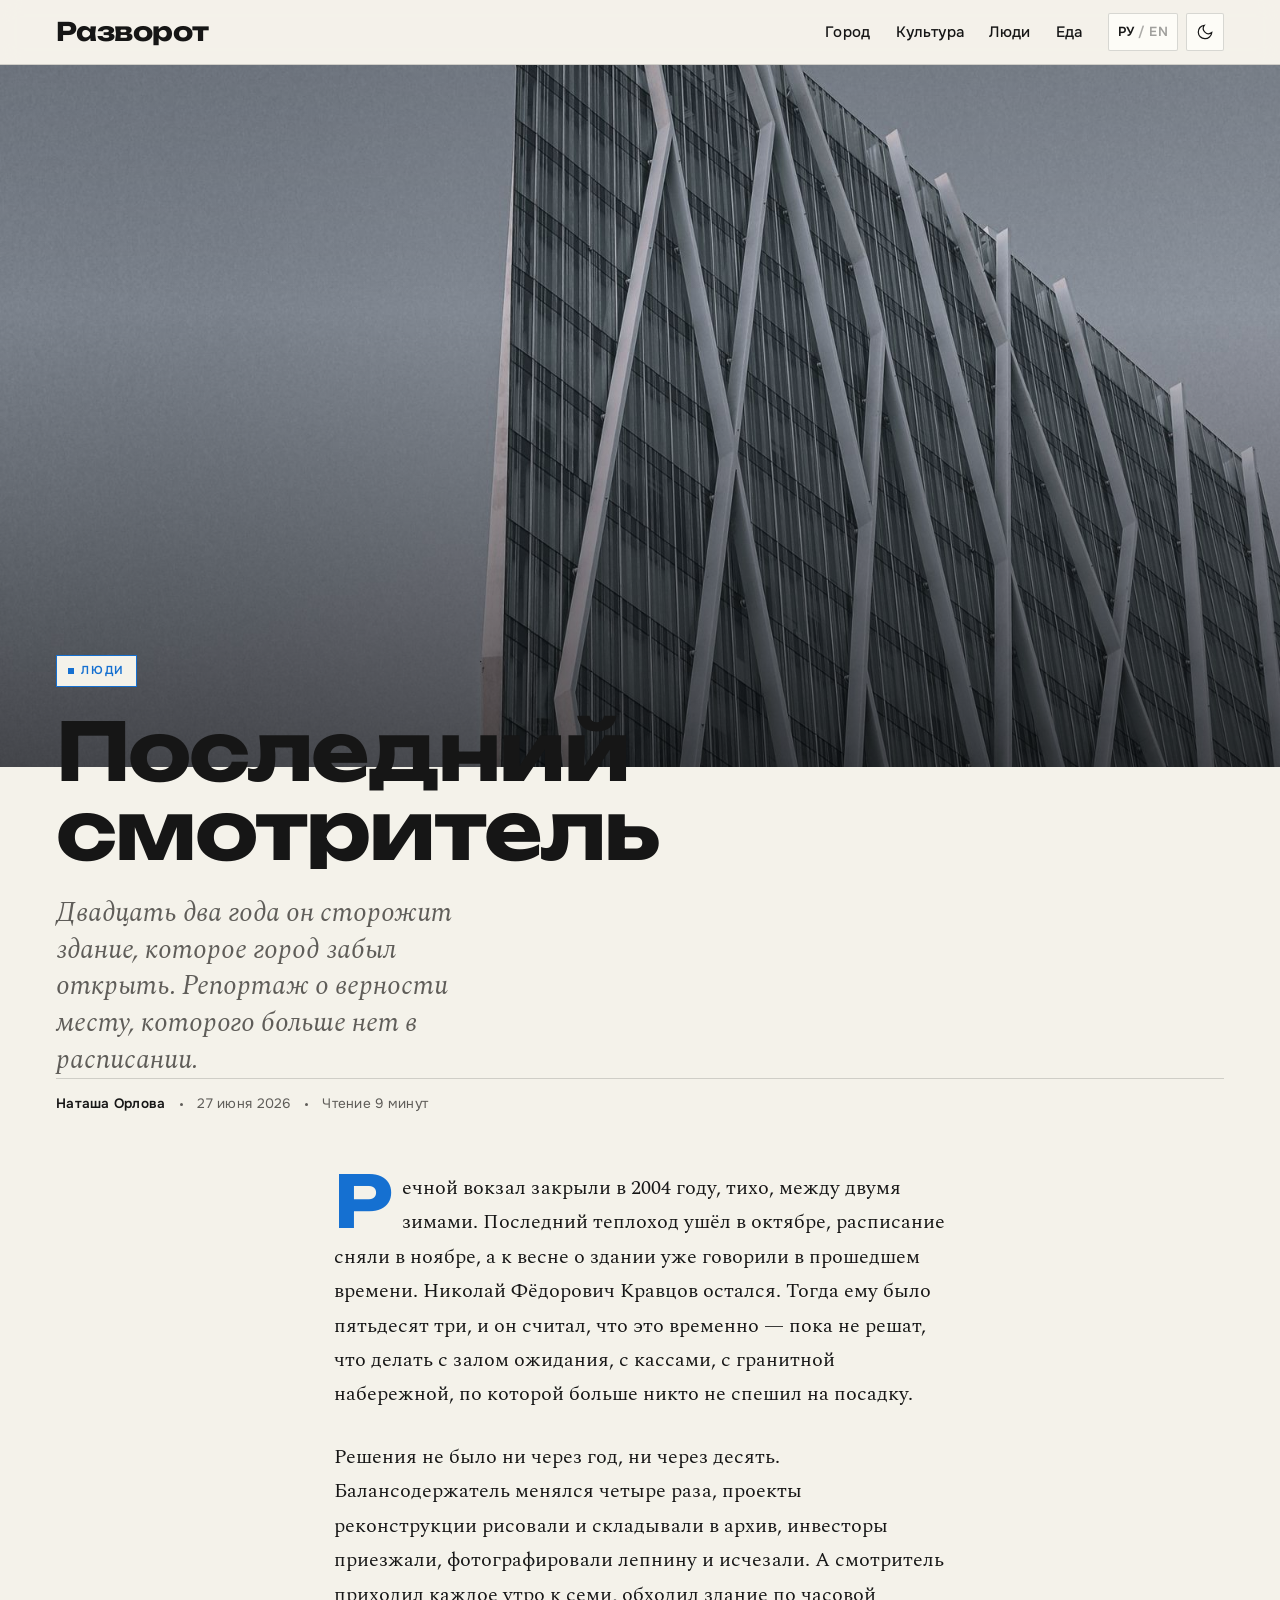
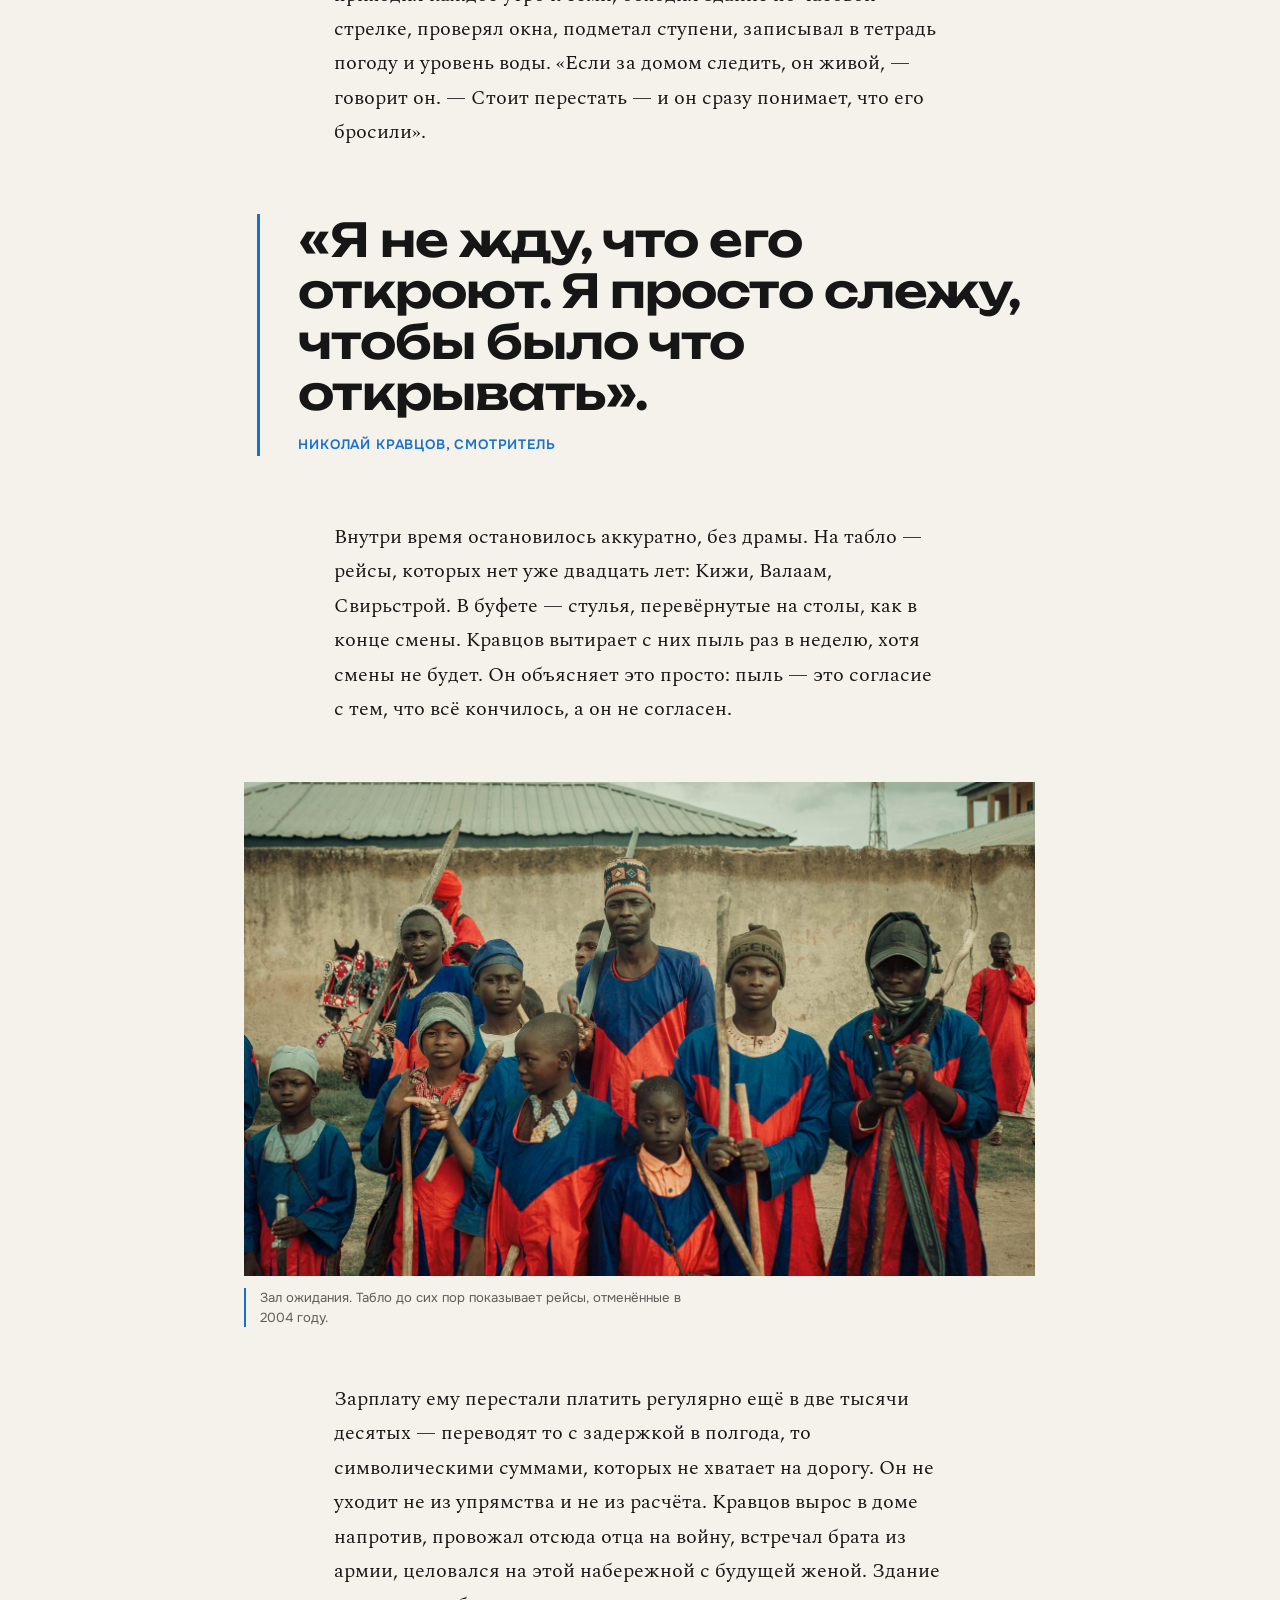
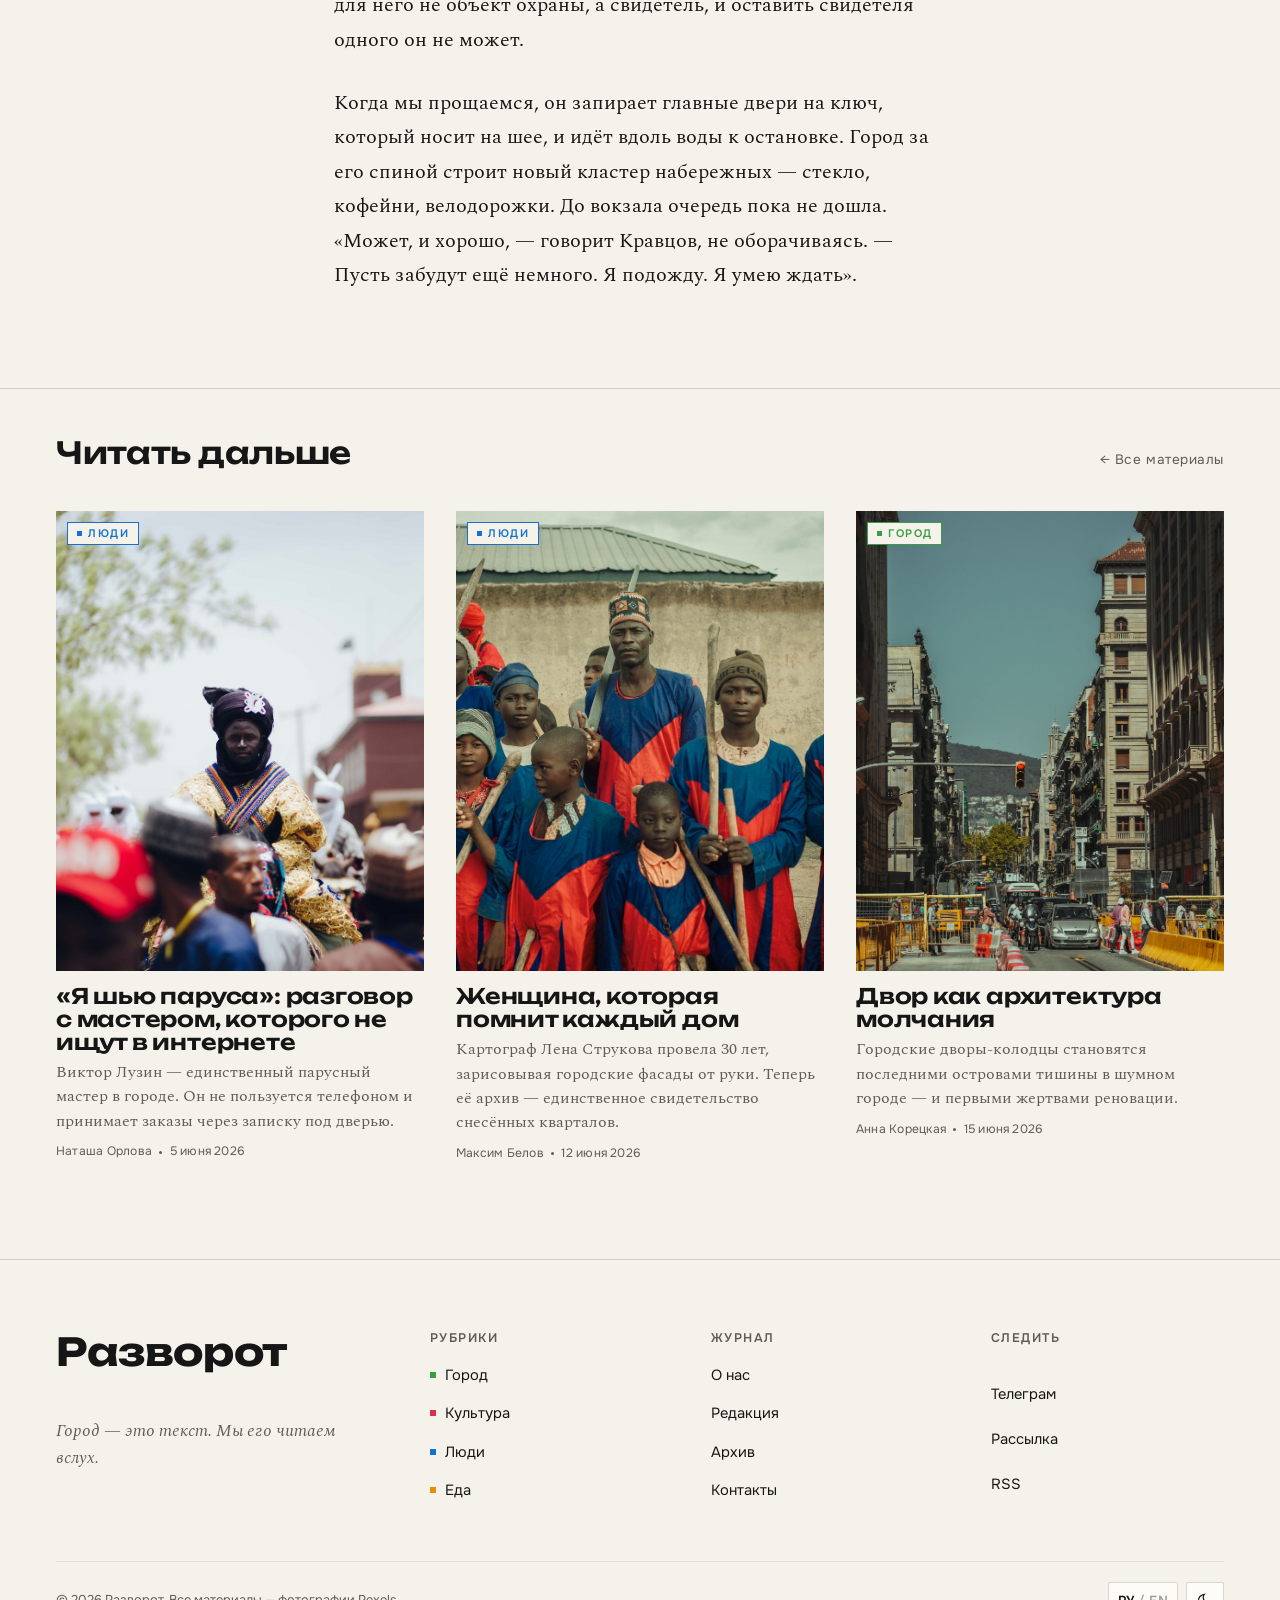
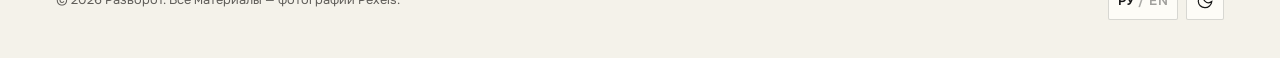
==== article.html @ 4202c64d "Журнал «Разворот» — RU/EN + тёмная тема, многостраничник" ====
<!DOCTYPE html>
<html lang="ru" data-theme="light">
<head>
  <meta charset="UTF-8">
  <meta name="viewport" content="width=device-width, initial-scale=1">
  <title data-ru="Последний смотритель — Разворот" data-en="The Last Caretaker — Razvorot">Последний смотритель — Разворот</title>
  <meta name="description" data-ru="Николай Фёдорович Кравцов охраняет заброшенный речной вокзал уже двадцать два года." data-en="Nikolai Fyodorovich Kravtsov has guarded an abandoned river terminal for twenty-two years." content="Николай Фёдорович Кравцов охраняет заброшенный речной вокзал уже двадцать два года.">

  <!-- Favicon -->
  <link rel="icon" href="data:image/svg+xml,%3Csvg xmlns='http://www.w3.org/2000/svg' viewBox='0 0 32 32'%3E%3Crect width='32' height='32' fill='%23f2efe6'/%3E%3Ctext x='16' y='23' font-family='Georgia,serif' font-size='22' font-weight='700' text-anchor='middle' fill='%231a1a1a'%3E%D0%A0%3C/text%3E%3C/svg%3E">

  <!-- Theme-before-paint (no FOUC) -->
  <script>
    (function () {
      try {
        var t = localStorage.getItem('razvorot-theme');
        if (!t) t = matchMedia('(prefers-color-scheme: dark)').matches ? 'dark' : 'light';
        document.documentElement.setAttribute('data-theme', t);
        var l = localStorage.getItem('razvorot-lang');
        if (l === 'en') document.documentElement.setAttribute('lang', 'en');
      } catch (e) {}
    })();
  </script>

  <!-- Fonts: Unbounded (display) + Spectral (body) + Onest (ui), cyrillic+latin -->
  <link rel="preconnect" href="https://fonts.googleapis.com">
  <link rel="preconnect" href="https://fonts.gstatic.com" crossorigin>
  <link href="https://fonts.googleapis.com/css2?family=Unbounded:wght@600;700&family=Spectral:ital,wght@0,400;0,500;1,400;1,500&family=Onest:wght@400;500;600&display=swap&subset=cyrillic,latin" rel="stylesheet">

  <!-- Styles -->
  <link rel="stylesheet" href="css/base.css">
  <link rel="stylesheet" href="css/blocks/header.css">
  <link rel="stylesheet" href="css/blocks/masthead.css">
  <link rel="stylesheet" href="css/blocks/lenta.css">
  <link rel="stylesheet" href="css/blocks/newsletter.css">
  <link rel="stylesheet" href="css/blocks/footer.css">
  <link rel="stylesheet" href="css/blocks/article.css">
</head>
<body>
  <!-- Scroll progress -->
  <div class="scroll-progress" aria-hidden="true">
    <div class="scroll-progress__bar" data-scroll-progress></div>
  </div>

  <a class="skip-link" href="#main" data-ru="К содержанию" data-en="Skip to content">К содержанию</a>

  <!-- ============ SHARED HEADER ============ -->
  <header class="site-header">
    <div class="container site-header__inner">
      <a class="wordmark" href="index.html" data-ru="Разворот" data-en="Razvorot">Разворот</a>

      <nav class="site-nav" aria-label="Рубрики">
        <ul class="site-nav__list">
          <li><a class="site-nav__link" href="rubric.html" data-rubric="city"    data-ru="Город" data-en="City">Город</a></li>
          <li><a class="site-nav__link" href="rubric.html" data-rubric="culture" data-ru="Культура" data-en="Culture">Культура</a></li>
          <li><a class="site-nav__link" href="rubric.html" data-rubric="people"  data-ru="Люди" data-en="People">Люди</a></li>
          <li><a class="site-nav__link" href="rubric.html" data-rubric="food"    data-ru="Еда" data-en="Food">Еда</a></li>
        </ul>

        <div class="site-tools">
          <button class="toggle-btn" data-lang-toggle type="button" aria-pressed="false" aria-label="Сменить язык / Switch language">
            <span class="lang-toggle__ru">РУ</span><span class="lang-toggle__sep">/</span><span class="lang-toggle__en">EN</span>
          </button>
          <button class="toggle-btn" data-theme-toggle type="button" aria-pressed="false"
                  data-label-dark="Тёмная тема" data-label-light="Светлая тема" aria-label="Тёмная тема">
            <svg class="theme-toggle__icon theme-toggle__moon" viewBox="0 0 24 24" fill="none" stroke="currentColor" stroke-width="1.6" aria-hidden="true"><path d="M21 12.8A9 9 0 1 1 11.2 3a7 7 0 0 0 9.8 9.8Z"/></svg>
            <svg class="theme-toggle__icon theme-toggle__sun" viewBox="0 0 24 24" fill="none" stroke="currentColor" stroke-width="1.6" aria-hidden="true"><circle cx="12" cy="12" r="4.2"/><path d="M12 2v2.5M12 19.5V22M2 12h2.5M19.5 12H22M4.9 4.9l1.8 1.8M17.3 17.3l1.8 1.8M19.1 4.9l-1.8 1.8M6.7 17.3l-1.8 1.8"/></svg>
          </button>
          <button class="burger" data-nav-toggle type="button" aria-expanded="false" aria-controls="nav-panel" aria-label="Меню">
            <span class="burger__bars"></span>
          </button>
        </div>
      </nav>
    </div>

    <!-- Mobile panel -->
    <div class="nav-panel" id="nav-panel" data-nav-panel data-open="false">
      <ul class="nav-panel__list">
        <li><a class="nav-panel__link" href="rubric.html"><span data-rubric="city"    data-ru="Город" data-en="City">Город</span></a></li>
        <li><a class="nav-panel__link" href="rubric.html"><span data-rubric="culture" data-ru="Культура" data-en="Culture">Культура</span></a></li>
        <li><a class="nav-panel__link" href="rubric.html"><span data-rubric="people"  data-ru="Люди" data-en="People">Люди</span></a></li>
        <li><a class="nav-panel__link" href="rubric.html"><span data-rubric="food"    data-ru="Еда" data-en="Food">Еда</span></a></li>
      </ul>
    </div>
  </header>

  <main id="main">
    <!-- ============ ARTICLE ============ -->
    <article class="article" data-rubric="people">

      <!-- Full-bleed cover -->
      <div class="article-cover">
        <img class="article-cover__img" src="img/article-cover.jpg" width="1920" height="1080" loading="eager" decoding="async"
             data-alt-ru="Заброшенный речной вокзал у воды в холодном свете" data-alt-en="An abandoned river terminal by the water in cold light"
             alt="Заброшенный речной вокзал у воды в холодном свете">
      </div>

      <!-- Headline (overlaps cover bottom) -->
      <div class="container article-head">
        <div class="article-head__inner">
          <span class="article-head__kicker" data-reveal data-ru="Люди" data-en="People">Люди</span>
          <h1 class="article-head__title">
            <span class="article-head__line" data-reveal-head data-ru="Последний" data-en="The Last">Последний</span>
            <span class="article-head__line" data-reveal-head data-ru="смотритель" data-en="Caretaker">смотритель</span>
          </h1>
          <p class="article-head__dek" data-reveal data-ru="Двадцать два года он сторожит здание, которое город забыл открыть. Репортаж о верности месту, которого больше нет в расписании." data-en="For twenty-two years he has guarded a building the city forgot to reopen. A report on loyalty to a place that no longer appears in any timetable.">Двадцать два года он сторожит здание, которое город забыл открыть. Репортаж о верности месту, которого больше нет в расписании.</p>
        </div>

        <p class="article-meta" data-reveal>
          <span class="article-meta__author" data-ru="Наташа Орлова" data-en="Natasha Orlova">Наташа Орлова</span>
          <span class="article-meta__dot" aria-hidden="true"></span>
          <time datetime="2026-06-27" data-ru="27 июня 2026" data-en="June 27, 2026">27 июня 2026</time>
          <span class="article-meta__dot" aria-hidden="true"></span>
          <span data-ru="Чтение 9 минут" data-en="9 min read">Чтение 9 минут</span>
        </p>
      </div>

      <!-- Reading column ~68ch -->
      <div class="container">
        <div class="article-body">

          <p class="article-body__p article-body__p--lead" data-reveal data-ru="Речной вокзал закрыли в 2004 году, тихо, между двумя зимами. Последний теплоход ушёл в октябре, расписание сняли в ноябре, а к весне о здании уже говорили в прошедшем времени. Николай Фёдорович Кравцов остался. Тогда ему было пятьдесят три, и он считал, что это временно — пока не решат, что делать с залом ожидания, с кассами, с гранитной набережной, по которой больше никто не спешил на посадку." data-en="The river terminal was closed in 2004, quietly, between two winters. The last steamer left in October, the timetable came down in November, and by spring people already spoke of the building in the past tense. Nikolai Fyodorovich Kravtsov stayed. He was fifty-three then, and he assumed it was temporary — until someone decided what to do with the waiting hall, the ticket windows, the granite embankment where no one hurried to board anymore.">Речной вокзал закрыли в 2004 году, тихо, между двумя зимами. Последний теплоход ушёл в октябре, расписание сняли в ноябре, а к весне о здании уже говорили в прошедшем времени. Николай Фёдорович Кравцов остался. Тогда ему было пятьдесят три, и он считал, что это временно — пока не решат, что делать с залом ожидания, с кассами, с гранитной набережной, по которой больше никто не спешил на посадку.</p>

          <p class="article-body__p" data-reveal data-ru="Решения не было ни через год, ни через десять. Балансодержатель менялся четыре раза, проекты реконструкции рисовали и складывали в архив, инвесторы приезжали, фотографировали лепнину и исчезали. А смотритель приходил каждое утро к семи, обходил здание по часовой стрелке, проверял окна, подметал ступени, записывал в тетрадь погоду и уровень воды. «Если за домом следить, он живой, — говорит он. — Стоит перестать — и он сразу понимает, что его бросили»." data-en="A decision came neither in a year nor in ten. The custodian on paper changed four times, reconstruction plans were drawn and filed away, investors arrived, photographed the moldings and vanished. And the caretaker came every morning at seven, walked the building clockwise, checked the windows, swept the steps, noted the weather and the water level in a notebook. 'If you tend a house, it stays alive,' he says. 'Stop, and it understands at once that it has been abandoned.'">Решения не было ни через год, ни через десять. Балансодержатель менялся четыре раза, проекты реконструкции рисовали и складывали в архив, инвесторы приезжали, фотографировали лепнину и исчезали. А смотритель приходил каждое утро к семи, обходил здание по часовой стрелке, проверял окна, подметал ступени, записывал в тетрадь погоду и уровень воды. «Если за домом следить, он живой, — говорит он. — Стоит перестать — и он сразу понимает, что его бросили».</p>

          <!-- Floating pull-quote — OUTSIDE the reading column -->
          <figure class="article-pullquote" data-reveal>
            <p class="article-pullquote__text" data-ru="«Я не жду, что его откроют. Я просто слежу, чтобы было что открывать»." data-en="'I am not waiting for it to reopen. I just make sure there is something left to reopen.'">«Я не жду, что его откроют. Я просто слежу, чтобы было что открывать».</p>
            <figcaption class="article-pullquote__cite" data-ru="Николай Кравцов, смотритель" data-en="Nikolai Kravtsov, caretaker">Николай Кравцов, смотритель</figcaption>
          </figure>

          <p class="article-body__p" data-reveal data-ru="Внутри время остановилось аккуратно, без драмы. На табло — рейсы, которых нет уже двадцать лет: Кижи, Валаам, Свирьстрой. В буфете — стулья, перевёрнутые на столы, как в конце смены. Кравцов вытирает с них пыль раз в неделю, хотя смены не будет. Он объясняет это просто: пыль — это согласие с тем, что всё кончилось, а он не согласен." data-en="Inside, time has stopped neatly, without drama. On the departure board — routes that have not existed for twenty years: Kizhi, Valaam, Svirstroy. In the buffet — chairs turned up onto the tables, as at the end of a shift. Kravtsov wipes the dust off them once a week, though no shift will come. He explains it plainly: dust is consent that it is all over, and he does not consent.">Внутри время остановилось аккуратно, без драмы. На табло — рейсы, которых нет уже двадцать лет: Кижи, Валаам, Свирьстрой. В буфете — стулья, перевёрнутые на столы, как в конце смены. Кравцов вытирает с них пыль раз в неделю, хотя смены не будет. Он объясняет это просто: пыль — это согласие с тем, что всё кончилось, а он не согласен.</p>

          <!-- Inline image -->
          <figure class="article-figure" data-reveal>
            <div class="article-figure__img-wrap">
              <img class="article-figure__img" src="img/people-2.jpg" width="1600" height="1000" loading="lazy" decoding="async"
                   data-alt-ru="Смотритель у окна пустого зала ожидания" data-alt-en="The caretaker by a window in the empty waiting hall"
                   alt="Смотритель у окна пустого зала ожидания">
            </div>
            <figcaption class="article-figure__cap" data-ru="Зал ожидания. Табло до сих пор показывает рейсы, отменённые в 2004 году." data-en="The waiting hall. The board still shows routes cancelled in 2004.">Зал ожидания. Табло до сих пор показывает рейсы, отменённые в 2004 году.</figcaption>
          </figure>

          <p class="article-body__p" data-reveal data-ru="Зарплату ему перестали платить регулярно ещё в две тысячи десятых — переводят то с задержкой в полгода, то символическими суммами, которых не хватает на дорогу. Он не уходит не из упрямства и не из расчёта. Кравцов вырос в доме напротив, провожал отсюда отца на войну, встречал брата из армии, целовался на этой набережной с будущей женой. Здание для него не объект охраны, а свидетель, и оставить свидетеля одного он не может." data-en="They stopped paying him regularly back in the early 2010s — the money comes either six months late or in token sums that don't cover the commute. He doesn't leave out of stubbornness or calculation. Kravtsov grew up in the house across the street; from here he saw his father off to war, met his brother home from the army, kissed his future wife on this embankment. The building is not an object to be guarded but a witness, and he cannot leave a witness alone.">Зарплату ему перестали платить регулярно ещё в две тысячи десятых — переводят то с задержкой в полгода, то символическими суммами, которых не хватает на дорогу. Он не уходит не из упрямства и не из расчёта. Кравцов вырос в доме напротив, провожал отсюда отца на войну, встречал брата из армии, целовался на этой набережной с будущей женой. Здание для него не объект охраны, а свидетель, и оставить свидетеля одного он не может.</p>

          <p class="article-body__p" data-reveal data-ru="Когда мы прощаемся, он запирает главные двери на ключ, который носит на шее, и идёт вдоль воды к остановке. Город за его спиной строит новый кластер набережных — стекло, кофейни, велодорожки. До вокзала очередь пока не дошла. «Может, и хорошо, — говорит Кравцов, не оборачиваясь. — Пусть забудут ещё немного. Я подожду. Я умею ждать»." data-en="When we say goodbye he locks the main doors with the key he wears around his neck and walks along the water toward the stop. Behind him the city is building a new embankment cluster — glass, coffee shops, bike lanes. The queue has not yet reached the terminal. 'Maybe that's for the best,' Kravtsov says without turning around. 'Let them forget a little longer. I'll wait. I know how to wait.'">Когда мы прощаемся, он запирает главные двери на ключ, который носит на шее, и идёт вдоль воды к остановке. Город за его спиной строит новый кластер набережных — стекло, кофейни, велодорожки. До вокзала очередь пока не дошла. «Может, и хорошо, — говорит Кравцов, не оборачиваясь. — Пусть забудут ещё немного. Я подожду. Я умею ждать».</p>

        </div>
      </div>

      <!-- Related articles strip (reuses .card) -->
      <section class="container article-related">
        <div class="article-related__head" data-reveal>
          <h2 class="article-related__title" data-ru="Читать дальше" data-en="Read next">Читать дальше</h2>
          <a class="article-related__back" href="index.html" data-ru="← Все материалы" data-en="← All stories">← Все материалы</a>
        </div>

        <div class="article-related__grid">

          <!-- PEOPLE 1 -->
          <a class="card" href="article.html" data-rubric="people" data-reveal>
            <div class="card__media">
              <div class="card__img-wrap">
                <img class="card__img" src="img/people-1.jpg" width="1600" height="2000" loading="lazy" decoding="async"
                     data-alt-ru="Портрет в традиционном наряде" data-alt-en="A portrait in traditional attire"
                     alt="Портрет в традиционном наряде">
              </div>
              <span class="card__kicker" data-ru="Люди" data-en="People">Люди</span>
            </div>
            <div class="card__body">
              <h3 class="card__title" data-ru="«Я шью паруса»: разговор с мастером, которого не ищут в интернете" data-en="'I Sew Sails': A Conversation With a Craftsman You Won't Find Online">«Я шью паруса»: разговор с мастером, которого не ищут в интернете</h3>
              <p class="card__dek" data-ru="Виктор Лузин — единственный парусный мастер в городе. Он не пользуется телефоном и принимает заказы через записку под дверью." data-en="Viktor Luzin is the city's only sailmaker. He doesn't use a phone and accepts orders via a note slipped under his door.">Виктор Лузин — единственный парусный мастер в городе. Он не пользуется телефоном и принимает заказы через записку под дверью.</p>
              <p class="card__meta">
                <span data-ru="Наташа Орлова" data-en="Natasha Orlova">Наташа Орлова</span>
                <span class="card__meta-dot" aria-hidden="true"></span>
                <time datetime="2026-06-05" data-ru="5 июня 2026" data-en="June 5, 2026">5 июня 2026</time>
              </p>
            </div>
          </a>

          <!-- PEOPLE 2 -->
          <a class="card" href="article.html" data-rubric="people" data-reveal style="--d:60ms">
            <div class="card__media">
              <div class="card__img-wrap">
                <img class="card__img" src="img/people-2.jpg" width="1600" height="1067" loading="lazy" decoding="async"
                     data-alt-ru="Люди с церемониальными посохами на улице" data-alt-en="People with ceremonial staffs outdoors"
                     alt="Люди с церемониальными посохами на улице">
              </div>
              <span class="card__kicker" data-ru="Люди" data-en="People">Люди</span>
            </div>
            <div class="card__body">
              <h3 class="card__title" data-ru="Женщина, которая помнит каждый дом" data-en="The Woman Who Remembers Every Building">Женщина, которая помнит каждый дом</h3>
              <p class="card__dek" data-ru="Картограф Лена Струкова провела 30 лет, зарисовывая городские фасады от руки. Теперь её архив — единственное свидетельство снесённых кварталов." data-en="Cartographer Lena Strukova spent 30 years sketching city facades by hand. Her archive is now the only record of demolished blocks.">Картограф Лена Струкова провела 30 лет, зарисовывая городские фасады от руки. Теперь её архив — единственное свидетельство снесённых кварталов.</p>
              <p class="card__meta">
                <span data-ru="Максим Белов" data-en="Maxim Belov">Максим Белов</span>
                <span class="card__meta-dot" aria-hidden="true"></span>
                <time datetime="2026-06-12" data-ru="12 июня 2026" data-en="June 12, 2026">12 июня 2026</time>
              </p>
            </div>
          </a>

          <!-- CITY -->
          <a class="card" href="article.html" data-rubric="city" data-reveal style="--d:120ms">
            <div class="card__media">
              <div class="card__img-wrap">
                <img class="card__img" src="img/city-1.jpg" width="1600" height="1000" loading="lazy" decoding="async"
                     data-alt-ru="Городская улица с барьерами и архитектурой" data-alt-en="A city street with barriers and architecture"
                     alt="Городская улица с барьерами и архитектурой">
              </div>
              <span class="card__kicker" data-ru="Город" data-en="City">Город</span>
            </div>
            <div class="card__body">
              <h3 class="card__title" data-ru="Двор как архитектура молчания" data-en="The Courtyard as Architecture of Silence">Двор как архитектура молчания</h3>
              <p class="card__dek" data-ru="Городские дворы-колодцы становятся последними островами тишины в шумном городе — и первыми жертвами реновации." data-en="The city's enclosed courtyards are the last refuges of quiet in a loud metropolis — and the first to fall to renovation.">Городские дворы-колодцы становятся последними островами тишины в шумном городе — и первыми жертвами реновации.</p>
              <p class="card__meta">
                <span data-ru="Анна Корецкая" data-en="Anna Koretskaya">Анна Корецкая</span>
                <span class="card__meta-dot" aria-hidden="true"></span>
                <time datetime="2026-06-15" data-ru="15 июня 2026" data-en="June 15, 2026">15 июня 2026</time>
              </p>
            </div>
          </a>

        </div>
      </section>
    </article>
  </main>

  <!-- ============ SHARED FOOTER ============ -->
  <footer class="site-footer">
    <div class="container">
      <div class="site-footer__top">
        <div class="site-footer__brand" data-reveal>
          <a class="wordmark" href="index.html" data-ru="Разворот" data-en="Razvorot">Разворот</a>
          <p class="site-footer__about" data-ru="Город — это текст. Мы его читаем вслух." data-en="The city is a text. We read it aloud.">Город — это текст. Мы его читаем вслух.</p>
        </div>

        <div class="footer-col" data-reveal style="--d:150ms">
          <h3 class="footer-col__title" data-ru="Рубрики" data-en="Rubrics">Рубрики</h3>
          <ul class="footer-col__list">
            <li><a class="footer-col__link" href="rubric.html" data-rubric="city"    data-ru="Город" data-en="City">Город</a></li>
            <li><a class="footer-col__link" href="rubric.html" data-rubric="culture" data-ru="Культура" data-en="Culture">Культура</a></li>
            <li><a class="footer-col__link" href="rubric.html" data-rubric="people"  data-ru="Люди" data-en="People">Люди</a></li>
            <li><a class="footer-col__link" href="rubric.html" data-rubric="food"    data-ru="Еда" data-en="Food">Еда</a></li>
          </ul>
        </div>

        <div class="footer-col" data-reveal style="--d:300ms">
          <h3 class="footer-col__title" data-ru="Журнал" data-en="Magazine">Журнал</h3>
          <ul class="footer-col__list">
            <li><a class="footer-col__link" href="#" data-ru="О нас" data-en="About">О нас</a></li>
            <li><a class="footer-col__link" href="#" data-ru="Редакция" data-en="Editorial team">Редакция</a></li>
            <li><a class="footer-col__link" href="#" data-ru="Архив" data-en="Archive">Архив</a></li>
            <li><a class="footer-col__link" href="#" data-ru="Контакты" data-en="Contacts">Контакты</a></li>
          </ul>
        </div>

        <div class="footer-col" data-reveal style="--d:450ms">
          <h3 class="footer-col__title" data-ru="Следить" data-en="Follow">Следить</h3>
          <ul class="footer-col__list">
            <li><a class="footer-col__link" href="#" data-ru="Телеграм" data-en="Telegram">Телеграм</a></li>
            <li><a class="footer-col__link" href="#" data-ru="Рассылка" data-en="Newsletter">Рассылка</a></li>
            <li><a class="footer-col__link" href="#" data-ru="RSS" data-en="RSS">RSS</a></li>
          </ul>
        </div>
      </div>

      <div class="site-footer__bottom">
        <p class="site-footer__copy" data-ru="© 2026 Разворот. Все материалы — фотографии Pexels." data-en="© 2026 Razvorot. All imagery courtesy of Pexels.">© 2026 Разворот. Все материалы — фотографии Pexels.</p>
        <div class="site-tools">
          <button class="toggle-btn" data-lang-toggle type="button" aria-pressed="false" aria-label="Сменить язык / Switch language">
            <span class="lang-toggle__ru">РУ</span><span class="lang-toggle__sep">/</span><span class="lang-toggle__en">EN</span>
          </button>
          <button class="toggle-btn" data-theme-toggle type="button" aria-pressed="false"
                  data-label-dark="Тёмная тема" data-label-light="Светлая тема" aria-label="Тёмная тема">
            <svg class="theme-toggle__icon theme-toggle__moon" viewBox="0 0 24 24" fill="none" stroke="currentColor" stroke-width="1.6" aria-hidden="true"><path d="M21 12.8A9 9 0 1 1 11.2 3a7 7 0 0 0 9.8 9.8Z"/></svg>
            <svg class="theme-toggle__icon theme-toggle__sun" viewBox="0 0 24 24" fill="none" stroke="currentColor" stroke-width="1.6" aria-hidden="true"><circle cx="12" cy="12" r="4.2"/><path d="M12 2v2.5M12 19.5V22M2 12h2.5M19.5 12H22M4.9 4.9l1.8 1.8M17.3 17.3l1.8 1.8M19.1 4.9l-1.8 1.8M6.7 17.3l-1.8 1.8"/></svg>
          </button>
        </div>
      </div>
    </div>
  </footer>

  <!-- Shared module entry -->
  <script type="module" src="js/main.js"></script>
</body>
</html>
---- css/base.css ----
/* ============================================================
   base.css — reset, theme-driven body, base type, utilities,
   reveal contract, scroll-progress, a11y. Tokens from settings.css.
   ============================================================ */

@import url('./settings.css');

/* ---- Reset ---- */
*, *::before, *::after { box-sizing: border-box; }
* { margin: 0; }

html {
  overflow-x: clip;                 /* no 390px horizontal overflow */
  -webkit-text-size-adjust: 100%;
  scroll-behavior: smooth;
}
body {
  overflow-x: hidden;               /* belt + braces with html clip */
  background: var(--bg);
  color: var(--ink);
  font-family: var(--font-body);
  font-size: clamp(1rem, 0.96rem + 0.3vw, 1.125rem);
  line-height: 1.6;
  font-weight: 400;
  -webkit-font-smoothing: antialiased;
  text-rendering: optimizeLegibility;
  min-height: 100dvh;
  transition: background 0.35s var(--ease), color 0.35s var(--ease);
}

img, picture, svg, video { display: block; max-width: 100%; height: auto; }
img { background: var(--surface-2); }

button, input, select, textarea { font: inherit; color: inherit; }
button { cursor: pointer; background: none; border: none; }
a { color: inherit; text-decoration: none; }

ul, ol { list-style: none; padding: 0; }

/* ---- Base type ---- */
h1, h2, h3, h4 { font-family: var(--font-head); font-weight: 700; line-height: 1.04; letter-spacing: -0.01em; }
h1 { font-weight: 700; }
.font-ui { font-family: var(--font-ui); }

::selection { background: var(--accent); color: var(--bg); }

/* ---- Layout utilities ---- */
.container {
  width: 100%;
  max-width: var(--container);
  margin-inline: auto;
  padding-inline: var(--pad-x);
}
.u-wrap { max-width: var(--container); margin-inline: auto; }
.u-bleed { width: 100vw; margin-inline: calc(50% - 50vw); }

/* hairline column rule */
.rule { border: 0; border-top: var(--line-w) solid var(--line); }

/* ============================================================
   REVEAL CONTRACT — declared ONCE here. Blocks only toggle .is-revealed.
   ============================================================ */
[data-reveal] {
  opacity: 0;
  transform: translateY(var(--reveal-shift));
  transition:
    opacity var(--reveal-dur) var(--ease),
    transform var(--reveal-dur) var(--ease);
  will-change: opacity, transform;
}
[data-reveal].is-revealed {
  opacity: 1;
  transform: none;
}

/* headline clip-wipe (kinetic masthead / titles) */
[data-reveal-head] {
  clip-path: inset(0 100% 0 0);
  transition: clip-path var(--reveal-dur) var(--ease-out);
  will-change: clip-path;
}
[data-reveal-head].is-revealed {
  clip-path: inset(0 0 0 0);
}

/* staggered children via inline --d (transition-delay) */
[data-reveal][style*="--d"] { transition-delay: var(--d); }

@media (prefers-reduced-motion: reduce) {
  html { scroll-behavior: auto; }
  *, *::before, *::after {
    animation-duration: 0.001ms !important;
    transition-duration: 0.001ms !important;
  }
  [data-reveal], [data-reveal-head] { opacity: 1; transform: none; clip-path: none; }
}

/* ============================================================
   Scroll-progress bar — thin, top, accent-tinted.
   ============================================================ */
.scroll-progress {
  position: fixed;
  inset: 0 0 auto 0;
  height: 3px;
  z-index: 200;
  background: transparent;
  pointer-events: none;
}
.scroll-progress__bar {
  height: 100%;
  width: 0%;
  background: var(--ink);
  transform-origin: left center;
  transition: width 80ms linear;
}

/* ---- Skip link ---- */
.skip-link {
  position: absolute;
  left: 0.5rem;
  top: -3rem;
  z-index: 300;
  padding: 0.6rem 1rem;
  background: var(--ink);
  color: var(--bg);
  font-family: var(--font-ui);
  font-size: 0.875rem;
  border-radius: 0;
  transition: top 0.18s var(--ease);
}
.skip-link:focus { top: 0.5rem; }

/* ---- Focus-visible ---- */
:focus-visible {
  outline: 2px solid var(--accent);
  outline-offset: 3px;
}
[data-rubric] :focus-visible,
[data-rubric]:focus-visible { outline-color: var(--accent); }

/* ---- Helpers ---- */
.visually-hidden {
  position: absolute; width: 1px; height: 1px;
  padding: 0; margin: -1px; overflow: hidden;
  clip: rect(0 0 0 0); white-space: nowrap; border: 0;
}
---- css/blocks/header.css ----
/* ============================================================
   header.css — shared sticky masthead bar for «Разворот».
   Wordmark · rubric nav · lang-toggle (РУ/EN) · theme-toggle
   (sun/moon) · burger + mobile panel.

   Editorial broadsheet: 1px hairline rules, 0–2px radius, NO heavy
   shadows, fluid clamp(). References ONLY theme tokens (light AND
   dark). Per-rubric --accent appears ONLY on nav underlines / kickers
   / hairlines — never body text. AA in BOTH themes. Clean 390px
   reflow: mobile overrides reuse the SAME selectors. Identical across
   index.html / article.html / rubric.html.
   ============================================================ */

/* ---- Bar ---------------------------------------------------- */
.site-header {
  position: sticky;
  top: 0;
  z-index: 100;
  /* translucent newsprint; falls back to solid where no backdrop-filter */
  background: var(--bg);
  border-bottom: var(--line-w) solid var(--line);
}
@supports (backdrop-filter: blur(1px)) or (-webkit-backdrop-filter: blur(1px)) {
  .site-header {
    background: color-mix(in oklch, var(--bg) 86%, transparent);
    -webkit-backdrop-filter: saturate(1.1) blur(10px);
    backdrop-filter: saturate(1.1) blur(10px);
  }
}

.site-header__inner {
  display: flex;
  align-items: center;
  gap: clamp(1rem, 3vw, 2.5rem);
  min-height: 64px;
  padding-block: 0.7rem;
}

/* ---- Wordmark ----------------------------------------------- */
.wordmark {
  font-family: var(--font-head);
  font-weight: 700;
  font-size: clamp(1.15rem, 1rem + 0.8vw, 1.6rem);
  letter-spacing: -0.02em;
  line-height: 1;
  white-space: nowrap;
  color: var(--ink);
  transition: opacity 0.2s var(--ease);
}
.site-header .wordmark:hover { opacity: 0.7; }

/* ---- Primary nav (desktop) ---------------------------------- */
.site-nav {
  display: flex;
  align-items: center;
  gap: clamp(0.75rem, 2vw, 1.6rem);
  margin-inline-start: auto;        /* push nav + tools to the right */
}
.site-nav__list {
  display: flex;
  align-items: center;
  gap: clamp(0.85rem, 2vw, 1.6rem);
}
.site-nav__link {
  display: inline-block;
  font-family: var(--font-ui);
  font-weight: 500;
  font-size: clamp(0.85rem, 0.82rem + 0.15vw, 0.95rem);
  letter-spacing: 0.01em;
  line-height: 1;
  padding: 0.4rem 0;
  position: relative;
  color: var(--ink);              /* AA body ink — accent only on the rule */
}
/* hairline underline that resolves into the rubric accent */
.site-nav__link::after {
  content: "";
  position: absolute;
  left: 0;
  right: 0;
  bottom: -2px;
  height: 2px;
  background: var(--accent);
  transform: scaleX(0);
  transform-origin: left center;
  transition: transform 0.28s var(--ease);
}
.site-nav__link:hover::after,
.site-nav__link:focus-visible::after,
.site-nav__link[aria-current="page"]::after { transform: scaleX(1); }
.site-nav__link[aria-current="page"] { font-weight: 600; }

/* ---- Toolbar (toggles + burger) ----------------------------- */
.site-tools {
  display: flex;
  align-items: center;
  gap: 0.5rem;
}

.toggle-btn {
  display: inline-flex;
  align-items: center;
  justify-content: center;
  height: 38px;
  min-width: 38px;
  padding-inline: 0.55rem;
  border: var(--line-w) solid var(--line);
  border-radius: 2px;             /* editorial: minimal radius */
  background: var(--surface);
  color: var(--ink);
  font-family: var(--font-ui);
  font-weight: 600;
  font-size: 0.82rem;
  line-height: 1;
  letter-spacing: 0.04em;
  transition:
    background 0.2s var(--ease),
    border-color 0.2s var(--ease),
    color 0.2s var(--ease);
}
.toggle-btn:hover { border-color: var(--ink); }

/* lang toggle — РУ / EN; the inactive language dims (JS sets data-lang) */
.lang-toggle__ru,
.lang-toggle__en { display: inline; transition: opacity 0.2s var(--ease); }
[data-lang-toggle][data-lang="ru"] .lang-toggle__en,
[data-lang-toggle]:not([data-lang]) .lang-toggle__en { opacity: 0.4; }
[data-lang-toggle][data-lang="en"] .lang-toggle__ru { opacity: 0.4; }
.lang-toggle__sep { opacity: 0.35; margin-inline: 0.22rem; }

/* theme toggle — sun in dark, moon in light */
.theme-toggle__icon { width: 18px; height: 18px; }
.theme-toggle__sun  { display: none; }
.theme-toggle__moon { display: block; }
html[data-theme="dark"] .theme-toggle__sun  { display: block; }
html[data-theme="dark"] .theme-toggle__moon { display: none; }

/* ---- Burger (hidden on desktop) ----------------------------- */
.burger {
  display: none;
  width: 40px;
  height: 38px;
  border: var(--line-w) solid var(--line);
  border-radius: 2px;
  background: var(--surface);
  position: relative;
  transition: border-color 0.2s var(--ease);
}
.burger:hover { border-color: var(--ink); }
.burger__bars,
.burger__bars::before,
.burger__bars::after {
  content: "";
  position: absolute;
  left: 50%;
  top: 50%;
  width: 18px;
  height: 2px;
  background: var(--ink);
  transform: translate(-50%, -50%);
  transition: transform 0.25s var(--ease), opacity 0.2s var(--ease);
}
.burger__bars::before { transform: translate(-50%, calc(-50% - 6px)); }
.burger__bars::after  { transform: translate(-50%, calc(-50% + 6px)); }
.burger[aria-expanded="true"] .burger__bars { background: transparent; }
.burger[aria-expanded="true"] .burger__bars::before { transform: translate(-50%, -50%) rotate(45deg); }
.burger[aria-expanded="true"] .burger__bars::after  { transform: translate(-50%, -50%) rotate(-45deg); }

/* ---- Mobile panel (rendered only at the breakpoint) --------- */
.nav-panel { display: none; }

/* ============================================================
   MOBILE — broken to a single column, burger-driven panel.
   No horizontal overflow; reuses the SAME selectors as desktop.
   ============================================================ */
@media (max-width: 860px) {
  /* hide the inline list, surface the burger */
  .site-nav__list { display: none; }
  .burger { display: block; }

  .nav-panel {
    display: block;
    position: fixed;
    inset: 64px 0 auto 0;           /* tucks under the 64px bar */
    z-index: 99;
    background: var(--bg);
    border-bottom: var(--line-w) solid var(--line);
    padding: 1.25rem var(--pad-x) 2rem;
    transform: translateY(-12px);
    opacity: 0;
    pointer-events: none;
    transition: transform 0.28s var(--ease), opacity 0.28s var(--ease);
  }
  .nav-panel[data-open="true"] {
    transform: translateY(0);
    opacity: 1;
    pointer-events: auto;
  }
  .nav-panel__list {
    display: flex;
    flex-direction: column;
    gap: 0.25rem;
  }
  .nav-panel__link {
    display: block;
    font-family: var(--font-head);
    font-weight: 600;
    font-size: clamp(1.4rem, 1.2rem + 2vw, 1.75rem);
    line-height: 1.1;
    padding: 0.6rem 0;
    border-bottom: var(--line-w) solid var(--line-soft);
    color: var(--ink);
  }
  /* rubric label resolves into its accent — kicker-style, not body text */
  .nav-panel__link [data-rubric] { color: var(--accent); }
}

/* very narrow (≤390px): keep the toolbar from crowding the wordmark */
@media (max-width: 390px) {
  .site-header__inner { gap: 0.75rem; }
  .site-tools { gap: 0.4rem; }
  .toggle-btn { padding-inline: 0.45rem; }
}
---- css/blocks/masthead.css ----
/* ============================================================
   masthead.css — home hero (kinetic broadsheet masthead).
   Wide, image-led editorial scale. Title reveals via clip-wipe
   per line ([data-reveal-head]); eyebrow + tagline + hairline rule
   rise via [data-reveal]. References theme tokens ONLY — AA in
   BOTH light & dark. Per-rubric accent (lime) on eyebrow tick &
   rule ONLY, never body text. 0–2px radius, 1px hairlines, clamp().
   Blocks toggle .is-revealed only (contract lives in base.css).
   ============================================================ */

.masthead {
  padding-block: clamp(2.75rem, 6vw, 5.5rem) clamp(2rem, 4vw, 3.25rem);
  border-bottom: var(--line-w) solid var(--line-soft);
}

/* Broadsheet measure: title gets its own column, tagline hangs in a
   second column on wide screens so the spread reads as a real masthead. */
.masthead__inner {
  display: grid;
  grid-template-columns: minmax(0, 1fr);
  gap: clamp(1.5rem, 3vw, 2.25rem);
}

/* ---- Eyebrow (kicker) — UI label, lime tick, hairline-quiet ---- */
.masthead__eyebrow {
  display: flex;
  align-items: center;
  gap: clamp(0.6rem, 1.2vw, 0.9rem);
  font-family: var(--font-ui);
  font-weight: 600;
  font-size: clamp(0.72rem, 0.68rem + 0.18vw, 0.82rem);
  line-height: 1.3;
  letter-spacing: 0.2em;
  text-transform: uppercase;
  color: var(--muted);
}
.masthead__eyebrow::before {
  content: "";
  flex: 0 0 auto;
  width: clamp(28px, 6vw, 64px);
  height: 2px;
  background: var(--accent-city);   /* per-rubric accent on rule/tick only */
}

/* ---- Kinetic display title — wide broadsheet, per-line clip-wipe ---- */
.masthead__title {
  font-family: var(--font-head);
  font-weight: 700;
  font-size: clamp(2.5rem, 1.6rem + 7vw, 6.25rem);
  line-height: 0.95;
  letter-spacing: -0.025em;
  text-wrap: balance;
  max-width: 18ch;
}
/* each line is its own [data-reveal-head]; clip-wipe defined in base.css.
   block + min-width:0 keeps the wipe clean and avoids overflow on narrow. */
.masthead__line {
  display: block;
  min-width: 0;
}

/* ---- Tagline — editorial serif italic, secondary ink ---- */
.masthead__tagline {
  font-family: var(--font-body);
  font-style: italic;
  font-weight: 400;
  font-size: clamp(1.1rem, 0.98rem + 0.95vw, 1.7rem);
  line-height: 1.4;
  color: var(--muted);
  max-width: 42ch;
}

/* ---- Hairline rule — full-measure column rule, minimal ---- */
.masthead__rule {
  margin-top: clamp(0.75rem, 2vw, 1.5rem);
  border-top-color: var(--line);
}

/* ============================================================
   WIDE: lay the masthead as a two-column spread (title leads,
   tagline + rule hang in a tighter right column). Title may break
   the column edge slightly for a kinetic broken-grid feel.
   ============================================================ */
@media (min-width: 900px) {
  .masthead__inner {
    grid-template-columns: minmax(0, 1.55fr) minmax(0, 1fr);
    column-gap: clamp(2rem, 5vw, 4.5rem);
    row-gap: clamp(1.5rem, 3vw, 2.5rem);
    align-items: end;
  }
  .masthead__eyebrow { grid-column: 1 / -1; }
  .masthead__title   { grid-column: 1; grid-row: 2; }
  .masthead__tagline {
    grid-column: 2;
    grid-row: 2;
    align-self: end;
    padding-bottom: 0.35em;
  }
  .masthead__rule { grid-column: 1 / -1; grid-row: 3; }
}

/* ============================================================
   MOBILE / 390px reflow — single column, no horizontal overflow.
   Reuse the SAME selectors; just relax the spread back to stacked.
   ============================================================ */
@media (max-width: 540px) {
  .masthead { padding-block: clamp(2.25rem, 9vw, 3rem) 2rem; }
  .masthead__title { max-width: 100%; }
  .masthead__tagline { max-width: 100%; }
}
---- css/blocks/lenta.css ----
/* ============================================================
   lenta.css — broken-grid article feed, mini magazine spreads.
   BEM: .lenta / .lenta__grid / .card / .card--hero / .card--wide
   Tokens from settings.css only. Reveal via .is-revealed only.
   Rubric accent on kicker + hairline rule — never on body text.
   ============================================================ */

/* ---- Section shell ---- */
.lenta {
  padding-block: var(--section-gap);
}

/* ---- Section head: title + count, separated by hairline rule below ---- */
.lenta__head {
  display: flex;
  align-items: baseline;
  justify-content: space-between;
  gap: 1rem;
  margin-bottom: clamp(1.5rem, 4vw, 2.75rem);
  padding-bottom: 0.9rem;
  border-bottom: var(--line-w) solid var(--line);
}
.lenta__title {
  font-family: var(--font-head);
  font-weight: 600;
  font-size: clamp(1.25rem, 1rem + 1.4vw, 2rem);
  letter-spacing: -0.01em;
  color: var(--ink);
}
.lenta__count {
  font-family: var(--font-ui);
  font-size: 0.82rem;
  font-weight: 500;
  color: var(--muted);
  letter-spacing: 0.06em;
  text-transform: uppercase;
  white-space: nowrap;
}

/* ============================================================
   Broken editorial grid — 12-column base.
   Cards default to span 4 (3-up). Hero spans 12. Wide spans 6.
   ============================================================ */
.lenta__grid {
  display: grid;
  grid-template-columns: repeat(12, 1fr);
  column-gap: clamp(1.5rem, 2.5vw, 2.25rem);
  row-gap: clamp(2rem, 4vw, 3.25rem);
}

/* ============================================================
   CARD — base mini-spread (photo on top, body below).
   grid-template-rows so body grows to fill available row height.
   ============================================================ */
.card {
  /* Resolve accent from [data-rubric] on the card itself */
  --accent: var(--ink);
  display: grid;
  grid-template-rows: auto 1fr;
  gap: 0.9rem;
  grid-column: span 4;
  border-radius: 0;                        /* editorial — no rounding */
  text-decoration: none;
  color: var(--ink);
}

/* Per-rubric accent resolution — kicker/border color only */
.card[data-rubric="city"]    { --accent: var(--accent-city); }
.card[data-rubric="culture"] { --accent: var(--accent-culture); }
.card[data-rubric="people"]  { --accent: var(--accent-people); }
.card[data-rubric="food"]    { --accent: var(--accent-food); }

/* ---- Card media: photo + kicker overlapping via CSS grid stack ---- */
.card__media {
  display: grid;
  grid-template-areas: "stack";
  overflow: hidden;                        /* clip kicker to photo bounds */
}
.card__img-wrap {
  grid-area: stack;
  overflow: hidden;
  aspect-ratio: 4 / 5;                    /* portrait default */
  background: var(--surface-2);
}
.card__img {
  width: 100%;
  height: 100%;
  object-fit: cover;
  display: block;
  transition: transform 0.65s var(--ease);
}
.card:hover .card__img,
.card:focus-visible .card__img {
  transform: scale(1.04);
}

/* Rubric kicker: overlaps photo at top-left via shared grid-area.
   Uses --accent for border + text (not body copy). bg = --bg for legibility. */
.card__kicker {
  grid-area: stack;
  align-self: start;
  justify-self: start;
  z-index: 2;
  margin: 0.7rem;
  display: inline-flex;
  align-items: center;
  gap: 0.4rem;
  padding: 0.25rem 0.55rem;
  background: var(--bg);
  border: var(--line-w) solid var(--accent);
  color: var(--accent);
  font-family: var(--font-ui);
  font-weight: 600;
  font-size: 0.68rem;
  letter-spacing: 0.13em;
  text-transform: uppercase;
  line-height: 1.2;
  white-space: nowrap;
  /* smooth theme switch */
  transition:
    background 0.35s var(--ease),
    color 0.35s var(--ease),
    border-color 0.35s var(--ease);
}
/* colour dot before label */
.card__kicker::before {
  content: "";
  display: block;
  width: 5px;
  height: 5px;
  flex-shrink: 0;
  background: var(--accent);
  transition: background 0.35s var(--ease);
}

/* ---- Card body ---- */
.card__body {
  display: grid;
  gap: 0.4rem;
  align-content: start;
}
.card__title {
  font-family: var(--font-head);
  font-weight: 600;
  font-size: clamp(1rem, 0.9rem + 0.55vw, 1.35rem);
  line-height: 1.06;
  letter-spacing: -0.01em;
  color: var(--ink);
  transition: color 0.25s var(--ease);
}
.card:hover .card__title,
.card:focus-visible .card__title {
  text-decoration: underline;
  text-underline-offset: 3px;
  text-decoration-thickness: 1px;
}
.card__dek {
  font-family: var(--font-body);
  font-size: clamp(0.9rem, 0.85rem + 0.2vw, 1rem);
  line-height: 1.52;
  color: var(--muted);
}
.card__meta {
  display: flex;
  align-items: center;
  gap: 0.45rem;
  margin-top: 0.2rem;
  font-family: var(--font-ui);
  font-size: 0.76rem;
  font-weight: 400;
  color: var(--muted);
  letter-spacing: 0.02em;
}
.card__meta-dot {
  display: block;
  width: 3px;
  height: 3px;
  border-radius: 50%;
  background: var(--muted);
  flex-shrink: 0;
}

/* ============================================================
   CARD--HERO — full-width (span 12), horizontal two-column spread.
   Left: oversized photo. Right: editorial body with accent top-rule.
   Kicker still overlaps photo via grid-area stack.
   ============================================================ */
.card--hero {
  grid-column: span 12;
  grid-template-columns: 1.15fr 1fr;
  grid-template-rows: auto;               /* single row, two columns */
  gap: clamp(1.5rem, 3vw, 3rem);
  align-items: center;
  padding-bottom: clamp(1.5rem, 3vw, 2.5rem);
  border-bottom: var(--line-w) solid var(--line);
}
.card--hero .card__img-wrap {
  aspect-ratio: 16 / 11;
}
/* Editorial left-column body: accent top rule as visual anchor */
.card--hero .card__body {
  gap: 0.65rem;
  border-top: 2px solid var(--accent);
  padding-top: 0.9rem;
  transition: border-color 0.35s var(--ease);
}
.card--hero .card__kicker {
  font-size: 0.74rem;
  margin: 0.9rem;
}
.card--hero .card__title {
  font-family: var(--font-head);
  font-weight: 700;
  font-size: clamp(1.85rem, 1.3rem + 3vw, 3.4rem);
  line-height: 0.97;
  letter-spacing: -0.02em;
}
.card--hero .card__dek {
  font-size: clamp(1rem, 0.95rem + 0.4vw, 1.22rem);
  line-height: 1.56;
  max-width: 46ch;
}

/* ============================================================
   CARD--WIDE — 6-column (half-grid). Horizontal rhythm breaker.
   Two wide cards sit in a row, splitting the 12 cols evenly.
   A hairline column rule between them via border-right on :nth-child.
   ============================================================ */
.card--wide {
  grid-column: span 6;
}
.card--wide .card__img-wrap {
  aspect-ratio: 16 / 10;
}

/* Column rule hairline between the two .card--wide pairs.
   nth-child(2) and nth-child(4) are the first of each wide pair in DOM order
   (hero is child 1, wide-city is child 2, wide-culture is child 3 …).
   We use border-right on the first wide card of each pair. */
.lenta__grid > .card--wide:nth-child(2) {
  border-right: var(--line-w) solid var(--line);
  padding-right: clamp(1.5rem, 2.5vw, 2.25rem);
  /* negative margin trick: pull right so padding doesn't shift layout */
  /* skip trick — use gap already; just border on the card body edge */
}

/* ---- Vertical hairline between .card--wide pairs ----
   Use a pseudo on the grid rather than padding hacks, to avoid layout shift.
   The gap already provides visual space; the rule rides the midpoint. */
.lenta__grid {
  position: relative;                      /* anchor for column rule pseudo */
}

/* ============================================================
   MOBILE BREAKPOINTS
   Rule: mobile overrides of desktop nth-child MUST reuse the SAME selectors.
   ============================================================ */

/* ---- Tablet: 860px — stack wide to full, pair standard cards 6-up ---- */
@media (max-width: 860px) {
  .lenta__grid {
    column-gap: clamp(1.25rem, 4vw, 2rem);
    row-gap: clamp(1.75rem, 5vw, 2.5rem);
  }

  /* Default card: 2-up (span 6 each) */
  .card { grid-column: span 6; }

  /* Hero stacks vertically */
  .card--hero {
    grid-column: span 12;
    grid-template-columns: 1fr;
    grid-template-rows: auto auto;
    align-items: start;
  }
  .card--hero .card__img-wrap { aspect-ratio: 16 / 10; }

  /* Wide cards go full-width at tablet */
  .card--wide { grid-column: span 12; }
  .card--wide .card__img-wrap { aspect-ratio: 16 / 10; }

  /* Remove column rule hairline on stacked wide cards */
  .lenta__grid > .card--wide:nth-child(2) {
    border-right: none;
    padding-right: 0;
  }
}

/* ---- Mobile: 540px — single column, reset aspect ratios ---- */
@media (max-width: 540px) {
  .lenta__grid {
    column-gap: 0;
    row-gap: clamp(1.5rem, 6vw, 2.25rem);
  }

  /* All cards: single column */
  .card        { grid-column: span 12; }
  .card--wide  { grid-column: span 12; }

  /* Portrait default on standard cards */
  .card__img-wrap         { aspect-ratio: 4 / 3; }

  /* Wide: wider ratio on small screen */
  .card--wide .card__img-wrap { aspect-ratio: 16 / 9; }

  /* Hero: compact ratio on 390px */
  .card--hero { grid-column: span 12; }
  .card--hero .card__img-wrap { aspect-ratio: 3 / 2; }

  /* Keep hero body accent rule */
  .card--hero .card__body {
    border-top: 2px solid var(--accent);
    padding-top: 0.75rem;
  }

  /* Remove column hairline (nth-child 2 reuse) */
  .lenta__grid > .card--wide:nth-child(2) {
    border-right: none;
    padding-right: 0;
  }

  /* Tighten kicker margin on small screens */
  .card__kicker { margin: 0.55rem; }
  .card--hero .card__kicker { margin: 0.55rem; }
}
---- css/blocks/newsletter.css ----
/* ============================================================
   newsletter.css — BEM block for «Разворот» newsletter signup.
   Tokens from settings.css (via base.css). No hardcoded colors.
   Editorial hairline rules, fluid type, AA in light AND dark.
   is-done toggled on .newsletter__inner[data-newsletter] by inline JS.
   ============================================================ */

/* ---- Section wrapper ---- */
.newsletter {
  padding-block: var(--section-gap);
  border-top: var(--line-w) solid var(--line);
}

/* ---- Inner: two-column editorial split, boxed with hairlines ---- */
.newsletter__inner {
  display: grid;
  grid-template-columns: 1fr 1fr;
  gap: 0;                        /* hairline separator handles spacing */
  align-items: start;
  border: var(--line-w) solid var(--line);
  background: var(--surface);
  position: relative;
}

/* Left column (text) */
.newsletter__inner > div:first-child {
  padding: clamp(2rem, 4vw, 3rem);
  border-right: var(--line-w) solid var(--line);
}

/* Right column (form) */
.newsletter__form {
  padding: clamp(2rem, 4vw, 3rem);
  display: grid;
  gap: clamp(0.625rem, 1.2vw, 0.875rem);
}

/* ---- Title ---- */
.newsletter__title {
  font-family: var(--font-head);
  font-weight: 700;
  font-size: clamp(1.625rem, 1.1rem + 2.5vw, 2.75rem);
  line-height: 1.04;
  letter-spacing: -0.02em;
  color: var(--ink);
  margin-bottom: clamp(0.625rem, 1.2vw, 0.875rem);
}

/* Kicker rule above title — editorial accent via lime (city/newsletter accent) */
.newsletter__title::before {
  content: '';
  display: block;
  width: 2.5rem;
  height: var(--line-w);
  background: var(--accent-city);
  margin-bottom: clamp(0.875rem, 1.5vw, 1.125rem);
}

/* ---- Lead text ---- */
.newsletter__lead {
  font-family: var(--font-body);
  font-size: clamp(0.9375rem, 0.85rem + 0.5vw, 1.0625rem);
  font-style: italic;
  line-height: 1.65;
  color: var(--muted);
  max-width: 36ch;
}

/* ---- Input + button fused row ---- */
.newsletter__row {
  display: grid;
  grid-template-columns: 1fr auto;
  border: var(--line-w) solid var(--line);
  background: var(--field);
  overflow: hidden;
  transition: border-color 0.2s var(--ease), box-shadow 0.2s var(--ease);
}

.newsletter__row:focus-within {
  border-color: var(--ink);
}

/* ---- Email input ---- */
.newsletter__input {
  min-width: 0;
  padding: clamp(0.75rem, 1.3vw, 0.9rem) clamp(0.875rem, 1.4vw, 1rem);
  background: transparent;
  border: none;
  border-right: var(--line-w) solid var(--line);
  color: var(--ink);
  font-family: var(--font-ui);
  font-size: clamp(0.875rem, 0.95vw, 1rem);
  font-weight: 400;
  outline: none;
  border-radius: 0;
  transition: background 0.15s var(--ease);
}

.newsletter__input::placeholder {
  color: var(--muted);
  font-style: italic;
}

.newsletter__input:focus {
  background: var(--surface-2);
}

/* ---- Submit button ---- */
.newsletter__btn {
  padding: clamp(0.75rem, 1.3vw, 0.9rem) clamp(1rem, 1.8vw, 1.5rem);
  background: var(--ink);
  color: var(--bg);
  font-family: var(--font-ui);
  font-size: clamp(0.75rem, 0.85vw, 0.875rem);
  font-weight: 600;
  letter-spacing: 0.06em;
  text-transform: uppercase;
  border: none;
  border-radius: 0;
  white-space: nowrap;
  cursor: pointer;
  transition: background 0.2s var(--ease), color 0.2s var(--ease);
}

.newsletter__btn:hover {
  background: var(--muted);
}

.newsletter__btn:active {
  opacity: 0.8;
}

.newsletter__btn:focus-visible {
  outline: 2px solid var(--accent-city);
  outline-offset: -3px;
}

/* ---- Privacy note ---- */
.newsletter__note {
  font-family: var(--font-ui);
  font-size: clamp(0.6875rem, 0.78vw, 0.8125rem);
  color: var(--muted);
  line-height: 1.45;
}

/* ---- Success state ---- */
/* is-done is placed on .newsletter__inner by the inline script */
.newsletter__success {
  display: none;
  align-items: center;
  gap: 0.625rem;
  font-family: var(--font-ui);
  font-size: clamp(0.9375rem, 1.05vw, 1.0625rem);
  font-weight: 500;
  color: var(--ink);
}

.newsletter__success-icon {
  flex-shrink: 0;
  width: 1.625rem;
  height: 1.625rem;
  stroke: var(--accent-city);
}

/* Animated check draw */
.newsletter__success-icon path {
  stroke: var(--accent-city);
  stroke-dasharray: 24;
  stroke-dashoffset: 24;
}

/* Toggled by JS on .newsletter__inner.is-done */
.newsletter__inner.is-done .newsletter__form {
  display: none;
}

.newsletter__inner.is-done .newsletter__success {
  display: flex;
}

.newsletter__inner.is-done .newsletter__success-icon path {
  animation: nl-check 0.5s var(--ease) 0.1s forwards;
}

@keyframes nl-check {
  to { stroke-dashoffset: 0; }
}

/* ============================================================
   RESPONSIVE — 390px clean reflow.
   Mobile overrides reuse the SAME nth-child selectors where applicable.
   ============================================================ */

@media (max-width: 760px) {
  /* Single-column stacked layout */
  .newsletter__inner {
    grid-template-columns: 1fr;
  }

  /* Remove right border on the text block when stacked */
  .newsletter__inner > div:first-child {
    border-right: none;
    border-bottom: var(--line-w) solid var(--line);
  }

  /* Stack input above button on very narrow viewports */
  .newsletter__row {
    grid-template-columns: 1fr;
  }

  .newsletter__input {
    border-right: none;
    border-bottom: var(--line-w) solid var(--line);
  }

  .newsletter__btn {
    width: 100%;
    text-align: center;
  }

  .newsletter__lead {
    max-width: 100%;
  }
}

/* ---- Reduced motion ---- */
/* base.css handles [data-reveal]; here only the SVG animation. */
@media (prefers-reduced-motion: reduce) {
  .newsletter__success-icon path {
    stroke-dashoffset: 0;
    animation: none;
  }
}
---- css/blocks/footer.css ----
/* footer.css — shared editorial footer: brand + tagline (reveal),
   3-col link grid (rubric-scoped accents), copyright + toggles, hairline rules.
   AA contrast light & dark, reveals via .is-revealed, clean mobile reflow. */

.site-footer {
  border-top: var(--line-w) solid var(--line);
  padding-block: clamp(2.5rem, 6vw, 4.5rem) clamp(1.5rem, 3vw, 2.5rem);
  margin-top: var(--section-gap);
  background: var(--bg);
  color: var(--ink);
}

/* ---- Top: brand, tagline (reveal), 3-col links ---- */
.site-footer__top {
  display: grid;
  grid-template-columns: 1.4fr 1fr 1fr 1fr;
  gap: clamp(1.5rem, 4vw, 3rem);
  margin-bottom: clamp(2rem, 5vw, 3.5rem);
}

/* Brand column — wordmark + tagline, both reveal */
.site-footer__brand {
  display: grid;
  gap: 0.8rem;
}
.site-footer__brand .wordmark {
  font-size: clamp(1.6rem, 1.2rem + 1.5vw, 2.4rem);
  font-weight: 700;
  line-height: 1.04;
  letter-spacing: -0.01em;
  color: var(--ink);
  display: inline-block;
  width: max-content;
}
.site-footer__about {
  font-family: var(--font-body);
  font-size: clamp(0.95rem, 0.9rem + 0.3vw, 1.05rem);
  font-style: italic;
  font-weight: 400;
  color: var(--muted);
  max-width: 34ch;
  line-height: 1.58;
}

/* Link columns — rubrics, magazine, follow */
.footer-col {
  display: grid;
  gap: 1rem;
}
.footer-col__title {
  font-family: var(--font-ui);
  font-weight: 600;
  font-size: 0.78rem;
  letter-spacing: 0.12em;
  text-transform: uppercase;
  color: var(--muted);
}
.footer-col__list {
  display: grid;
  gap: 0.6rem;
}
.footer-col__link {
  font-family: var(--font-ui);
  font-size: 0.92rem;
  font-weight: 400;
  color: var(--ink);
  position: relative;
  width: max-content;
  transition: color 0.22s var(--ease);
}

/* Rubric links: accent dot indicator */
.footer-col__link[data-rubric] {
  color: var(--ink);
}
.footer-col__link[data-rubric]::before {
  content: "";
  display: inline-block;
  width: 6px;
  height: 6px;
  margin-right: 0.55rem;
  background: var(--accent);
  border-radius: 0;
  vertical-align: 0.15em;
}
.footer-col__link[data-rubric="city"]    { --accent: var(--accent-city); }
.footer-col__link[data-rubric="culture"] { --accent: var(--accent-culture); }
.footer-col__link[data-rubric="people"]  { --accent: var(--accent-people); }
.footer-col__link[data-rubric="food"]    { --accent: var(--accent-food); }

.footer-col__link:hover {
  color: var(--muted);
  text-decoration: underline;
  text-underline-offset: 3px;
}

/* ---- Bottom: copyright + toggles (thin hairline above) ---- */
.site-footer__bottom {
  display: flex;
  align-items: center;
  justify-content: space-between;
  gap: clamp(1rem, 3vw, 2rem);
  flex-wrap: wrap;
  padding-top: 1.25rem;
  border-top: var(--line-w) solid var(--line-soft);
}
.site-footer__copy {
  font-family: var(--font-ui);
  font-size: 0.8rem;
  font-weight: 400;
  color: var(--muted);
  line-height: 1.5;
}

/* ---- Reveals ----
   Footer columns rise on scroll-enter via the shared [data-reveal] contract
   (base.css + reveal.js). Each .site-footer__top column carries data-reveal in
   the HTML; stagger is set inline per column with --d. No block-local keyframes
   or transitions — base.css owns the single .is-revealed motion. */

/* ---- Mobile: 2-col, then 1-col ---- */
@media (max-width: 860px) {
  .site-footer__top {
    grid-template-columns: repeat(2, 1fr);
  }
  /* brand column spans full width */
  .site-footer__top > :first-child {
    grid-column: 1 / -1;
  }
}

@media (max-width: 480px) {
  .site-footer__top {
    grid-template-columns: 1fr;
  }

  .site-footer__bottom {
    flex-direction: column;
    align-items: flex-start;
    gap: 1rem;
  }
  .site-footer__copy {
    order: 2;
    width: 100%;
  }
}
---- css/blocks/article.css ----
/* ============================================================
   article.css — long-form reading page = a magazine spread.
   Full-bleed cover, kinetic clip-wipe title, rubric kicker, meta,
   ~68ch Spectral reading column, floating pull-quote OUTSIDE the
   column, inline image, related-articles strip (reuses .card).
   Tokens only. Per-rubric accent via [data-rubric] scope.
   ============================================================ */

.article { --accent: var(--ink); }
.article[data-rubric="city"]    { --accent: var(--accent-city); }
.article[data-rubric="culture"] { --accent: var(--accent-culture); }
.article[data-rubric="people"]  { --accent: var(--accent-people); }
.article[data-rubric="food"]    { --accent: var(--accent-food); }

/* ---- Full-bleed cover ---- */
.article-cover {
  position: relative;
  width: 100vw;
  margin-inline: calc(50% - 50vw);
  aspect-ratio: 16 / 9;
  max-height: 78vh;
  overflow: hidden;
  background: var(--surface-2);
}
.article-cover__img {
  position: absolute;
  inset: 0;
  width: 100%;
  height: 100%;
  object-fit: cover;
}
.article-cover::after {
  content: "";
  position: absolute;
  inset: 0;
  background: linear-gradient(
    to bottom,
    oklch(0 0 0 / 0.05) 0%,
    oklch(0 0 0 / 0) 35%,
    oklch(0 0 0 / 0.55) 100%
  );
  pointer-events: none;
}

@media (max-width: 640px) {
  .article-cover { aspect-ratio: 4 / 5; max-height: 70vh; }
}

/* ---- Headline block (overlaps bottom of cover) ---- */
.article-head {
  position: relative;
  z-index: 3;
  margin-top: clamp(-7rem, -10vw, -3.5rem);
  margin-bottom: clamp(2rem, 5vw, 3.5rem);
}
.article-head__inner {
  display: grid;
  gap: clamp(1rem, 2.5vw, 1.6rem);
}

.article-head__kicker {
  display: inline-flex;
  align-items: center;
  gap: 0.45rem;
  width: max-content;
  padding: 0.35rem 0.7rem;
  background: var(--bg);
  border: var(--line-w) solid var(--accent);
  color: var(--accent);
  font-family: var(--font-ui);
  font-weight: 600;
  font-size: 0.72rem;
  letter-spacing: 0.14em;
  text-transform: uppercase;
}
.article-head__kicker::before {
  content: "";
  width: 6px; height: 6px;
  background: var(--accent);
}

.article-head__title {
  font-family: var(--font-head);
  font-weight: 700;
  font-size: clamp(2.3rem, 1.6rem + 4.4vw, 5rem);
  line-height: 0.98;
  letter-spacing: -0.025em;
  color: var(--ink);
  max-width: 16ch;
}
.article-head__title .article-head__line { display: block; }

.article-head__dek {
  font-family: var(--font-body);
  font-style: italic;
  font-size: clamp(1.15rem, 1rem + 1vw, 1.7rem);
  line-height: 1.35;
  color: var(--muted);
  max-width: 32ch;
}

/* ---- Author / date meta row ---- */
.article-meta {
  display: flex;
  flex-wrap: wrap;
  align-items: center;
  gap: 0.6rem 0.9rem;
  padding-top: 0.9rem;
  border-top: var(--line-w) solid var(--line);
  font-family: var(--font-ui);
  font-size: 0.85rem;
  letter-spacing: 0.02em;
  color: var(--muted);
}
.article-meta__author { color: var(--ink); font-weight: 600; }
.article-meta__dot { width: 3px; height: 3px; background: var(--muted); border-radius: 50%; }

/* ---- Long-form reading column (~68ch Spectral) ---- */
.article-body {
  position: relative;
  max-width: 68ch;
  margin-inline: auto;
  margin-bottom: var(--section-gap);
}
.article-body__p {
  font-family: var(--font-body);
  font-size: clamp(1.08rem, 1rem + 0.4vw, 1.25rem);
  line-height: 1.72;
  color: var(--ink);
}
.article-body__p + .article-body__p { margin-top: 1.4em; }

/* drop-cap on the first paragraph — editorial flourish */
.article-body__p--lead::first-letter {
  float: left;
  font-family: var(--font-head);
  font-weight: 700;
  font-size: 3.6em;
  line-height: 0.74;
  padding: 0.06em 0.12em 0 0;
  color: var(--accent);
}

/* ---- Floating pull-quote — OUTSIDE the reading column ----
   Breaks the 68ch column out to a wider editorial measure. The breakout
   is capped at the column width itself (clamped to 0), so it can never
   push past the container / viewport — no 390px overflow. */
.article-pullquote {
  --break: clamp(0px, 6vw, 6rem);
  margin-block: clamp(2.5rem, 6vw, 4rem);
  width: calc(100% + var(--break) * 2);
  margin-inline: calc(var(--break) * -1);
  padding-left: clamp(1.25rem, 3vw, 2.5rem);
  border-left: 3px solid var(--accent);
}
.article-pullquote__text {
  font-family: var(--font-head);
  font-weight: 600;
  font-size: clamp(1.5rem, 1.1rem + 2.4vw, 2.9rem);
  line-height: 1.1;
  letter-spacing: -0.02em;
  color: var(--ink);
}
.article-pullquote__cite {
  display: block;
  margin-top: 1rem;
  font-family: var(--font-ui);
  font-weight: 600;
  font-size: 0.85rem;
  letter-spacing: 0.06em;
  text-transform: uppercase;
  color: var(--accent);
  font-style: normal;
}

/* ---- Inline figure inside the flow ----
   Same capped breakout as the pull-quote; stays inside the container. */
.article-figure {
  --break: clamp(0px, 7vw, 8rem);
  margin-block: clamp(2.25rem, 5vw, 3.5rem);
  width: calc(100% + var(--break) * 2);
  margin-inline: calc(var(--break) * -1);
}
.article-figure__img-wrap {
  position: relative;
  overflow: hidden;
  aspect-ratio: 16 / 10;
  background: var(--surface-2);
}
.article-figure__img {
  position: absolute;
  inset: 0;
  width: 100%;
  height: 100%;
  object-fit: cover;
}
.article-figure__cap {
  margin-top: 0.75rem;
  padding-left: 0.9rem;
  border-left: 2px solid var(--accent);
  font-family: var(--font-ui);
  font-size: 0.82rem;
  line-height: 1.45;
  color: var(--muted);
  max-width: 52ch;
}

/* ---- Related-articles strip (reuses .card grid) ---- */
.article-related {
  padding-top: clamp(2rem, 5vw, 3rem);
  border-top: var(--line-w) solid var(--line);
}
.article-related__head {
  display: flex;
  align-items: baseline;
  justify-content: space-between;
  gap: 1rem;
  margin-bottom: clamp(1.5rem, 4vw, 2.5rem);
}
.article-related__title {
  font-family: var(--font-head);
  font-weight: 600;
  font-size: clamp(1.2rem, 1rem + 1.2vw, 1.9rem);
  letter-spacing: -0.01em;
}
.article-related__back {
  font-family: var(--font-ui);
  font-size: 0.85rem;
  letter-spacing: 0.04em;
  color: var(--muted);
}
.article-related__back:hover { color: var(--ink); text-decoration: underline; text-underline-offset: 3px; }

.article-related__grid {
  display: grid;
  grid-template-columns: repeat(12, 1fr);
  gap: clamp(1.75rem, 3vw, 2.75rem) clamp(1.5rem, 2.5vw, 2.25rem);
}

/* ---- Mobile ---- */
@media (max-width: 860px) {
  .article-related__grid .card { grid-column: span 6; }
}
@media (max-width: 540px) {
  .article-head { margin-top: clamp(-4.5rem, -14vw, -2.5rem); }
  .article-related__grid .card { grid-column: span 12; }
}
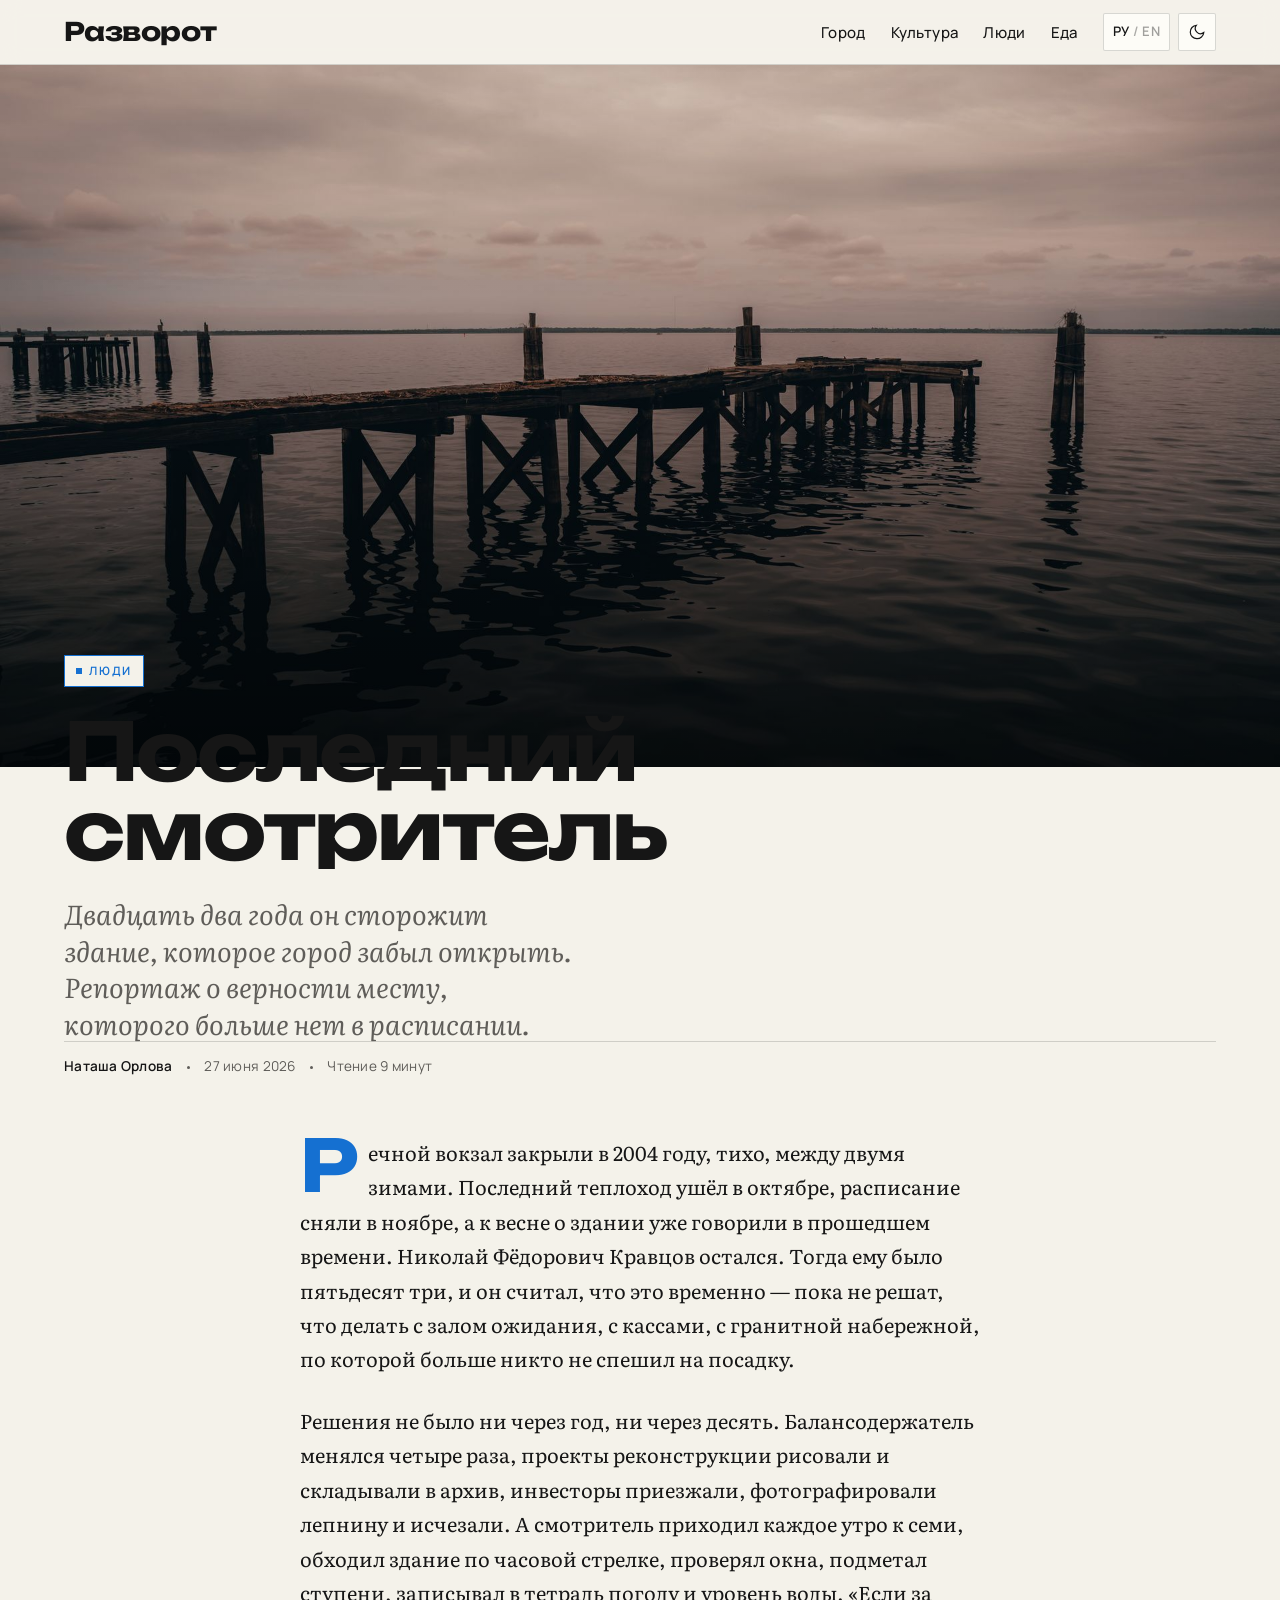
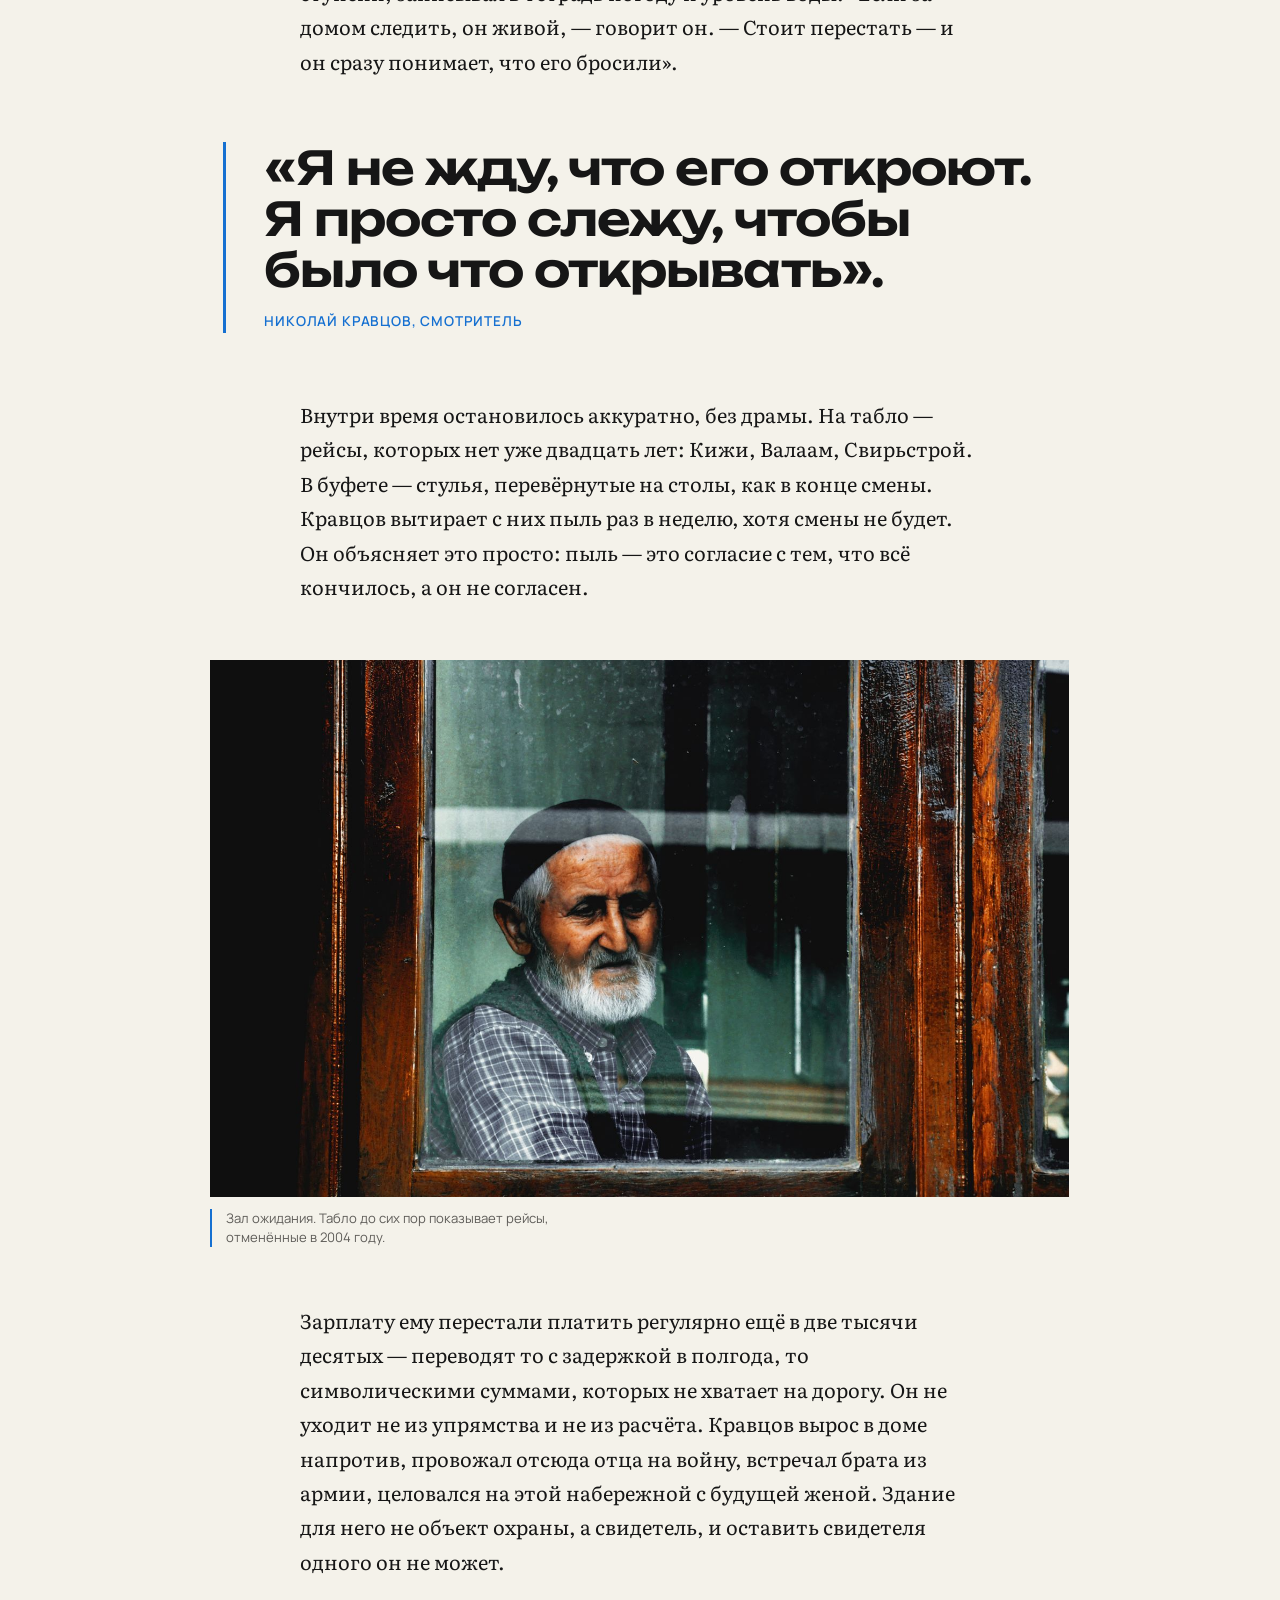
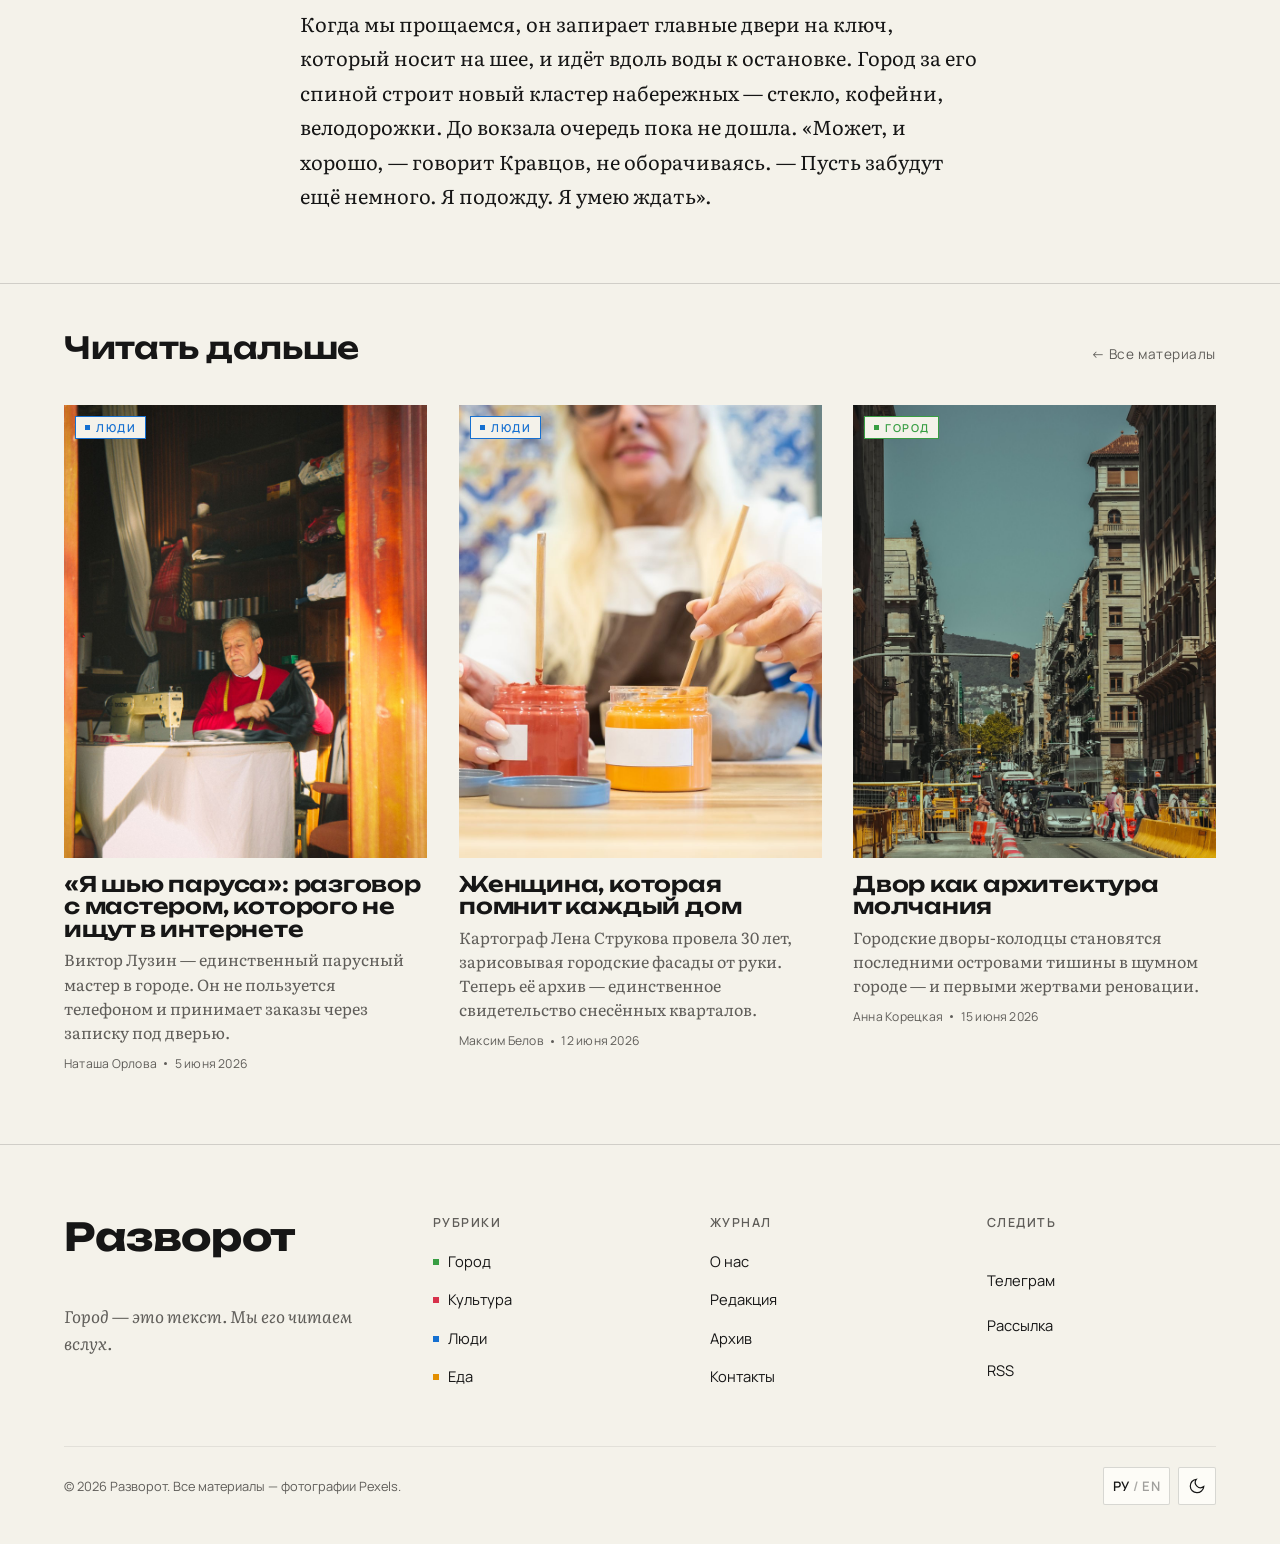
==== commit 7e1e8bf6: "Fix scroll-reveal hidden-content bug, replace mismatched stock photos, widen layout and refresh type" ====
--- a/article.html
+++ b/article.html
@@ -12,6 +12,9 @@
   <!-- Theme-before-paint (no FOUC) -->
   <script>
     (function () {
+      /* Mark JS active BEFORE paint — reveal.js hides content only under html.js,
+         so a no-JS / failed-JS load shows everything (progressive enhancement). */
+      document.documentElement.classList.add('js');
       try {
         var t = localStorage.getItem('razvorot-theme');
         if (!t) t = matchMedia('(prefers-color-scheme: dark)').matches ? 'dark' : 'light';
@@ -22,10 +25,10 @@
     })();
   </script>
 
-  <!-- Fonts: Unbounded (display) + Spectral (body) + Onest (ui), cyrillic+latin -->
+  <!-- Fonts: Unbounded (display) + Literata (body serif) + Manrope (ui), cyrillic+latin -->
   <link rel="preconnect" href="https://fonts.googleapis.com">
   <link rel="preconnect" href="https://fonts.gstatic.com" crossorigin>
-  <link href="https://fonts.googleapis.com/css2?family=Unbounded:wght@600;700&family=Spectral:ital,wght@0,400;0,500;1,400;1,500&family=Onest:wght@400;500;600&display=swap&subset=cyrillic,latin" rel="stylesheet">
+  <link href="https://fonts.googleapis.com/css2?family=Unbounded:wght@600;700;800&family=Literata:ital,wght@0,400;0,500;0,600;1,400;1,500&family=Manrope:wght@400;500;600;700&display=swap&subset=cyrillic,latin" rel="stylesheet">
 
   <!-- Styles -->
   <link rel="stylesheet" href="css/base.css">
@@ -134,7 +137,7 @@
           <!-- Inline image -->
           <figure class="article-figure" data-reveal>
             <div class="article-figure__img-wrap">
-              <img class="article-figure__img" src="img/people-2.jpg" width="1600" height="1000" loading="lazy" decoding="async"
+              <img class="article-figure__img" src="img/caretaker.jpg" width="1600" height="1200" loading="lazy" decoding="async"
                    data-alt-ru="Смотритель у окна пустого зала ожидания" data-alt-en="The caretaker by a window in the empty waiting hall"
                    alt="Смотритель у окна пустого зала ожидания">
             </div>
@@ -162,8 +165,8 @@
             <div class="card__media">
               <div class="card__img-wrap">
                 <img class="card__img" src="img/people-1.jpg" width="1600" height="2000" loading="lazy" decoding="async"
-                     data-alt-ru="Портрет в традиционном наряде" data-alt-en="A portrait in traditional attire"
-                     alt="Портрет в традиционном наряде">
+                     data-alt-ru="Пожилой мастер за швейной машиной в своей мастерской" data-alt-en="An elderly craftsman at his sewing machine in his workshop"
+                     alt="Пожилой мастер за швейной машиной в своей мастерской">
               </div>
               <span class="card__kicker" data-ru="Люди" data-en="People">Люди</span>
             </div>
@@ -182,9 +185,9 @@
           <a class="card" href="article.html" data-rubric="people" data-reveal style="--d:60ms">
             <div class="card__media">
               <div class="card__img-wrap">
-                <img class="card__img" src="img/people-2.jpg" width="1600" height="1067" loading="lazy" decoding="async"
-                     data-alt-ru="Люди с церемониальными посохами на улице" data-alt-en="People with ceremonial staffs outdoors"
-                     alt="Люди с церемониальными посохами на улице">
+                <img class="card__img" src="img/cartographer.jpg" width="1600" height="1200" loading="lazy" decoding="async"
+                     data-alt-ru="Картограф в архиве среди своих рисунков" data-alt-en="A cartographer in her archive among her drawings"
+                     alt="Картограф в архиве среди своих рисунков">
               </div>
               <span class="card__kicker" data-ru="Люди" data-en="People">Люди</span>
             </div>
--- a/css/base.css
+++ b/css/base.css
@@ -59,8 +59,13 @@
 
 /* ============================================================
    REVEAL CONTRACT — declared ONCE here. Blocks only toggle .is-revealed.
+   PROGRESSIVE ENHANCEMENT: content is fully visible by default. The
+   hidden pre-animation state is scoped to html.js — a class set by an
+   inline head script BEFORE paint. If JS is disabled, fails, or a
+   fast/keyboard scroll never fires the observer, nothing can ever stay
+   invisible. reveal.js still ONLY toggles .is-revealed (logic untouched).
    ============================================================ */
-[data-reveal] {
+html.js [data-reveal] {
   opacity: 0;
   transform: translateY(var(--reveal-shift));
   transition:
@@ -68,18 +73,21 @@
     transform var(--reveal-dur) var(--ease);
   will-change: opacity, transform;
 }
-[data-reveal].is-revealed {
+/* Revealed state must match the html.js-scoped hidden rule's specificity
+   (the html type selector in `html.js [data-reveal]` adds one element), so
+   scope the revealed rule under html.js too and let source order win. */
+html.js [data-reveal].is-revealed {
   opacity: 1;
   transform: none;
 }
 
 /* headline clip-wipe (kinetic masthead / titles) */
-[data-reveal-head] {
+html.js [data-reveal-head] {
   clip-path: inset(0 100% 0 0);
   transition: clip-path var(--reveal-dur) var(--ease-out);
   will-change: clip-path;
 }
-[data-reveal-head].is-revealed {
+html.js [data-reveal-head].is-revealed {
   clip-path: inset(0 0 0 0);
 }
 
@@ -92,7 +100,7 @@
     animation-duration: 0.001ms !important;
     transition-duration: 0.001ms !important;
   }
-  [data-reveal], [data-reveal-head] { opacity: 1; transform: none; clip-path: none; }
+  html.js [data-reveal], html.js [data-reveal-head] { opacity: 1; transform: none; clip-path: none; }
 }
 
 /* ============================================================
--- a/css/blocks/masthead.css
+++ b/css/blocks/masthead.css
@@ -9,9 +9,45 @@
    ============================================================ */
 
 .masthead {
-  padding-block: clamp(2.75rem, 6vw, 5.5rem) clamp(2rem, 4vw, 3.25rem);
+  position: relative;
+  isolation: isolate;                 /* contain the bg + scrim z-stack */
+  padding-block: clamp(3.5rem, 8vw, 7rem) clamp(2.5rem, 5vw, 4rem);
   border-bottom: var(--line-w) solid var(--line-soft);
+  overflow: clip;
 }
+
+/* Full-bleed photographic backdrop — foggy city, filtered to a quiet
+   texture so the kinetic type stays the hero. Sits behind everything (-2). */
+.masthead::before {
+  content: "";
+  position: absolute;
+  inset: 0;
+  z-index: -2;
+  background: url('../../img/masthead-bg.jpg') center / cover no-repeat;
+  /* grayscale + duotone-lean toward the city accent, muted so type wins */
+  filter: grayscale(1) contrast(1.05) brightness(1.05);
+  opacity: 0.5;
+}
+
+/* Theme-aware scrim: fade the photo into --bg at the bottom (where the
+   title sits) so contrast holds in BOTH light and dark themes. */
+.masthead::after {
+  content: "";
+  position: absolute;
+  inset: 0;
+  z-index: -1;
+  background: linear-gradient(
+    to bottom,
+    color-mix(in oklab, var(--bg) 55%, transparent) 0%,
+    color-mix(in oklab, var(--bg) 78%, transparent) 55%,
+    var(--bg) 100%
+  );
+  pointer-events: none;
+}
+
+/* Dark theme: the foggy photo already reads dark — lift the scrim a touch
+   so the texture stays visible while keeping AA on light ink. */
+html[data-theme="dark"] .masthead::before { opacity: 0.42; }
 
 /* Broadsheet measure: title gets its own column, tagline hangs in a
    second column on wide screens so the spread reads as a real masthead. */
--- a/css/blocks/newsletter.css
+++ b/css/blocks/newsletter.css
@@ -7,8 +7,35 @@
 
 /* ---- Section wrapper ---- */
 .newsletter {
+  position: relative;
+  isolation: isolate;
   padding-block: var(--section-gap);
   border-top: var(--line-w) solid var(--line);
+  overflow: clip;
+}
+
+/* Muted city texture behind the newsletter, faded into --bg so the boxed
+   form stays crisp. Duotone-lean toward the city/newsletter accent (lime). */
+.newsletter::before {
+  content: "";
+  position: absolute;
+  inset: 0;
+  z-index: -2;
+  background: url('../../img/masthead-bg.jpg') center / cover no-repeat;
+  filter: grayscale(1) brightness(1.05);
+  opacity: 0.18;
+}
+.newsletter::after {
+  content: "";
+  position: absolute;
+  inset: 0;
+  z-index: -1;
+  background: radial-gradient(
+    120% 90% at 50% 0%,
+    color-mix(in oklab, var(--bg) 40%, transparent) 0%,
+    var(--bg) 72%
+  );
+  pointer-events: none;
 }
 
 /* ---- Inner: two-column editorial split, boxed with hairlines ---- */
